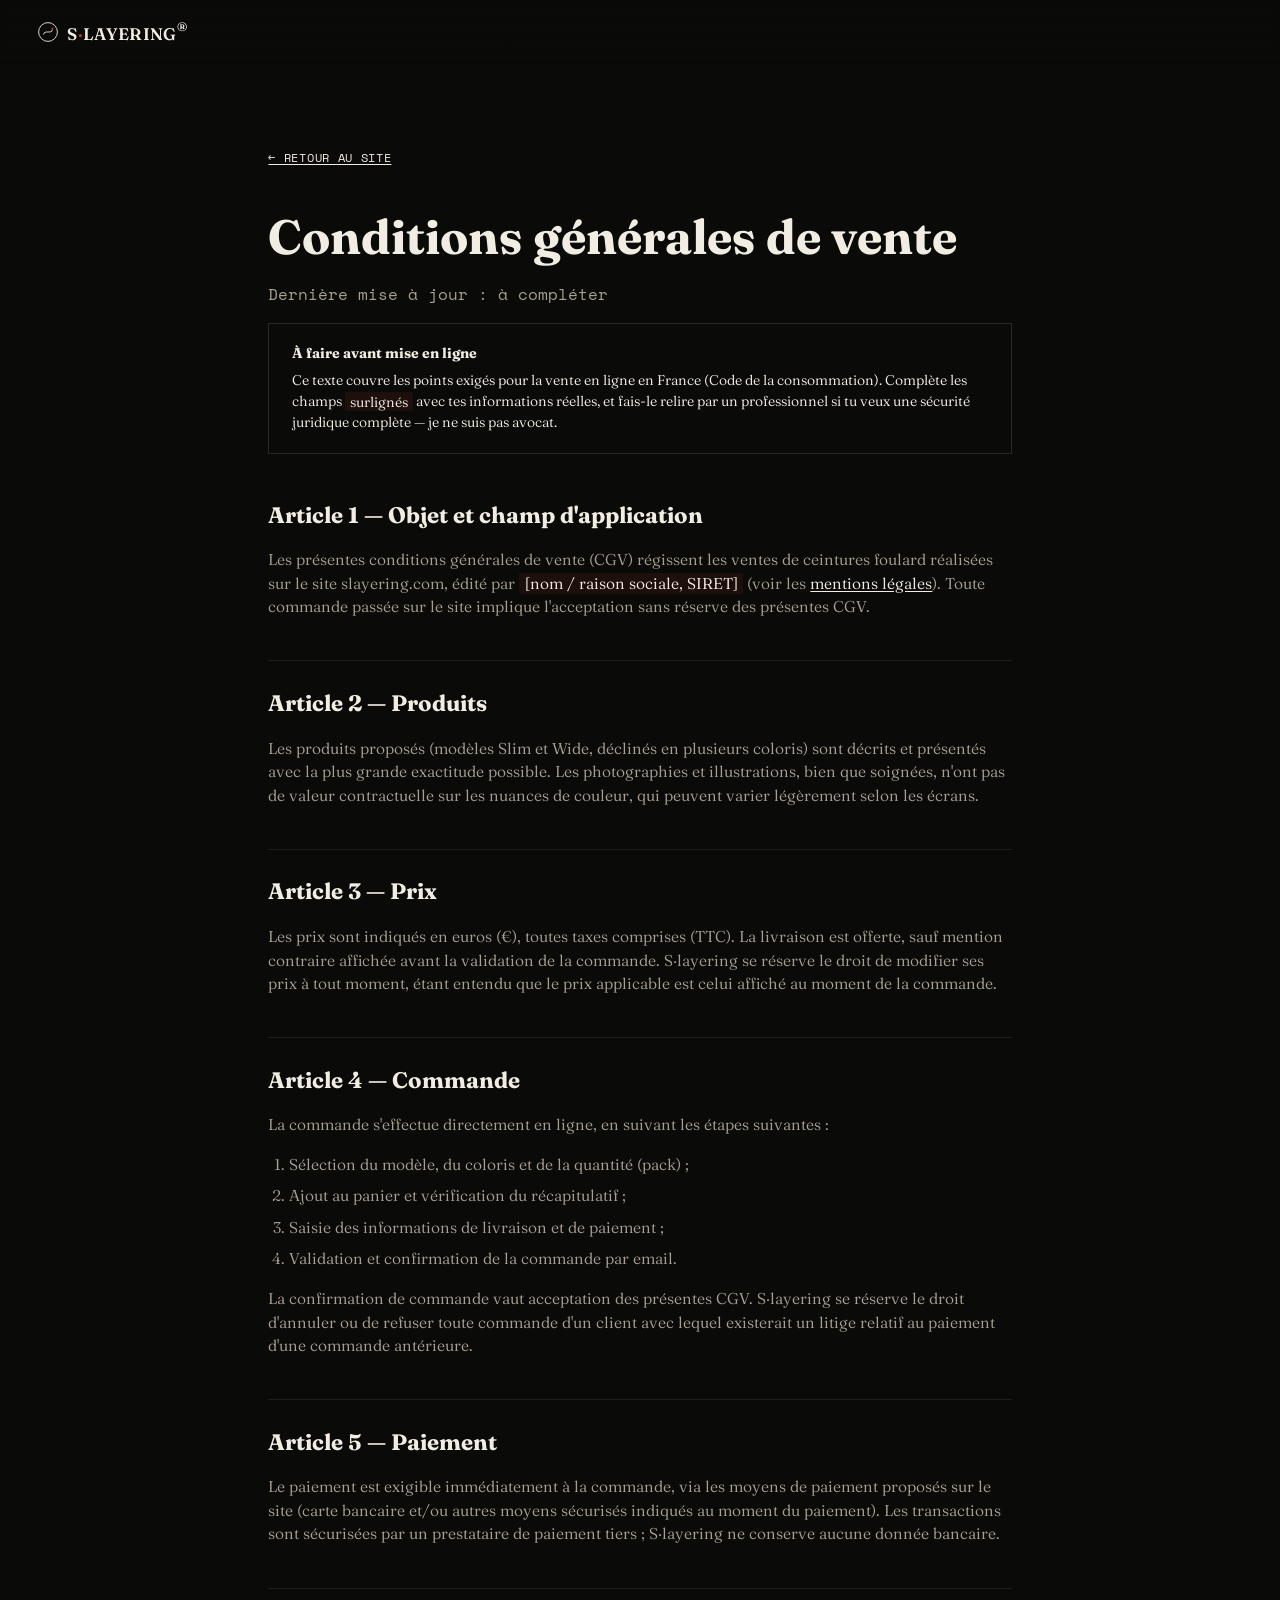
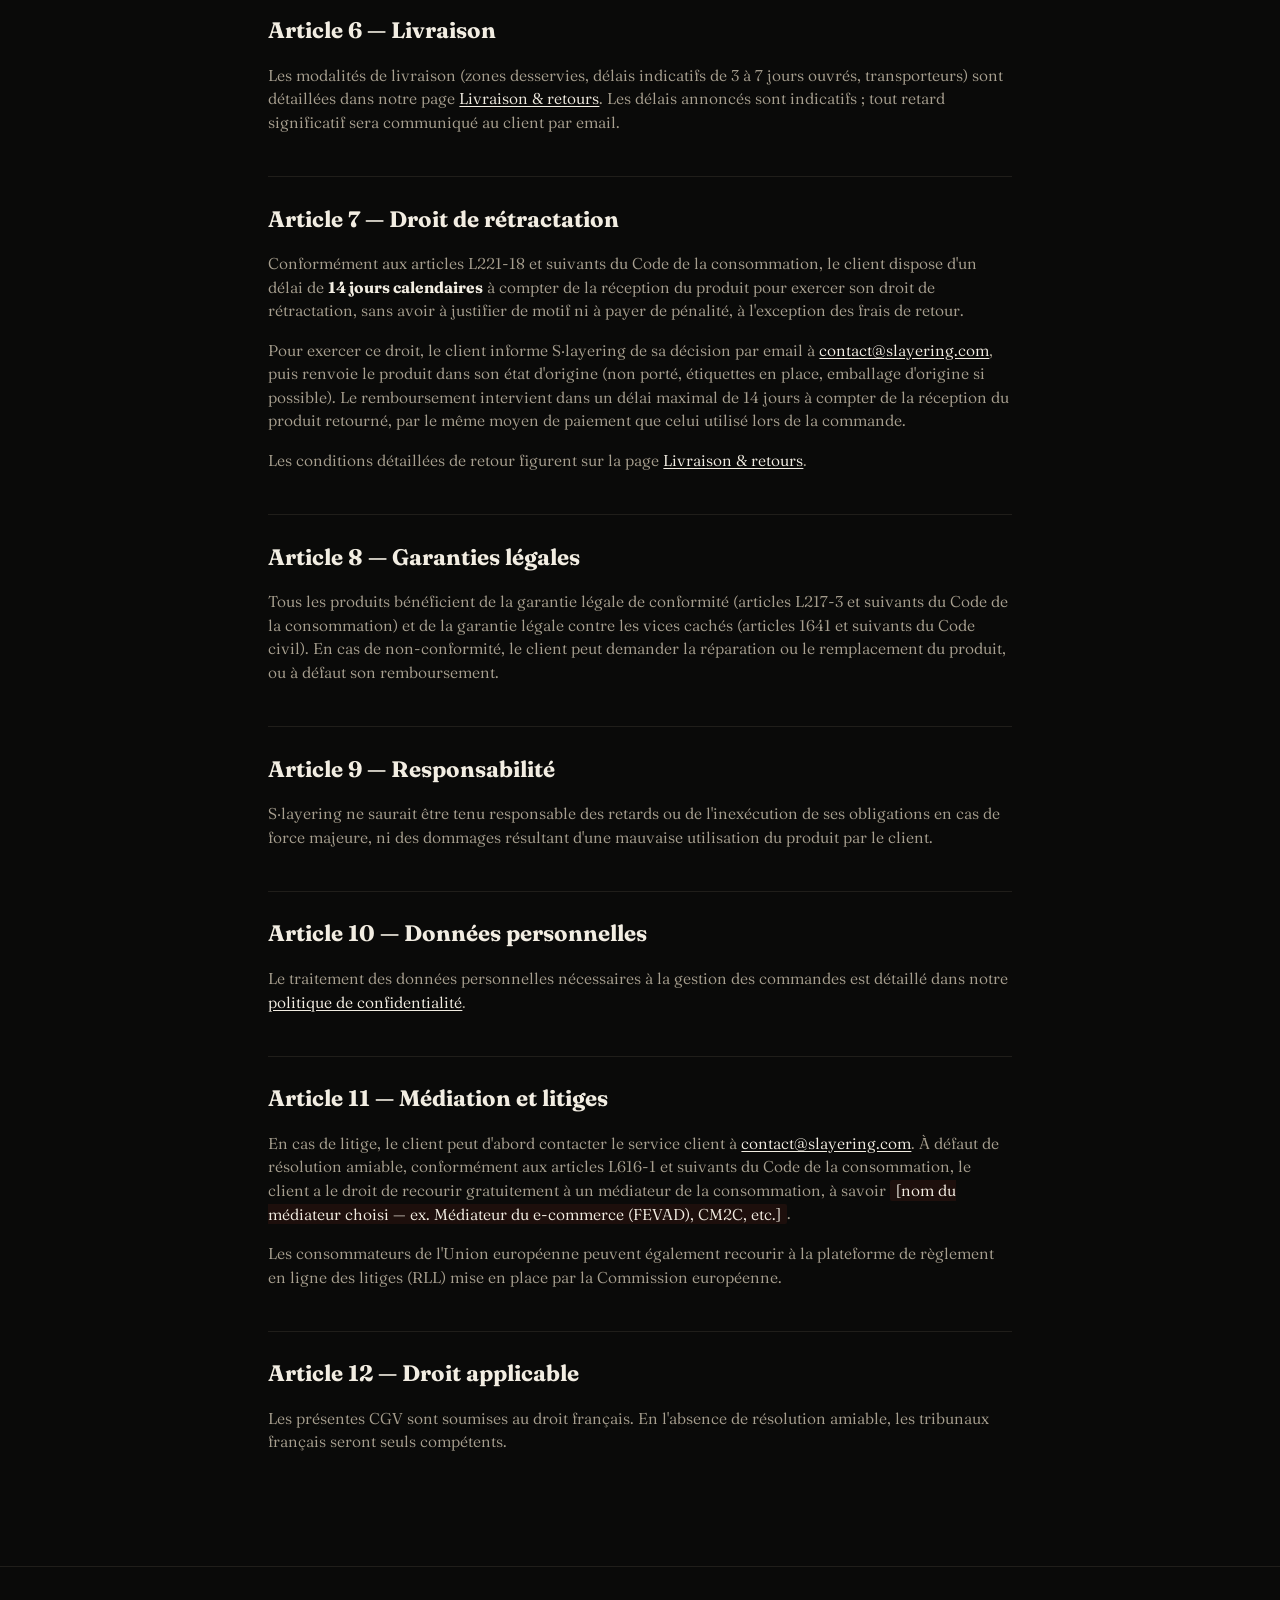
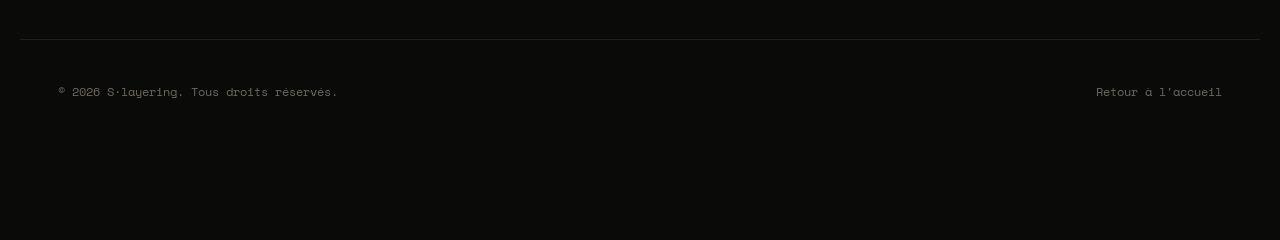
==== cgv.html @ 3306f96f "Add files via upload" ====
<!doctype html>
<html lang="fr">
<head>
<meta charset="UTF-8">
<meta name="viewport" content="width=device-width, initial-scale=1">
<title>Conditions générales de vente — S·layering</title>
<link rel="icon" href="assets/favicon.svg" type="image/svg+xml">
<link rel="preconnect" href="https://fonts.googleapis.com">
<link rel="preconnect" href="https://fonts.gstatic.com" crossorigin>
<link href="https://fonts.googleapis.com/css2?family=Fraunces:ital,opsz,wght@0,9..144,300;0,9..144,340;0,9..144,440;0,9..144,600;0,9..144,700;0,9..144,900;1,9..144,440&family=Space+Mono:wght@400;700&display=swap" rel="stylesheet">
<link rel="stylesheet" href="styles.css">
</head>
<body>

<header class="topbar">
  <a href="index.html" class="brand">
    <span class="brand__mark" aria-hidden="true">
      <svg viewBox="0 0 32 32" width="20" height="20">
        <circle cx="16" cy="16" r="15" fill="none" stroke="currentColor" stroke-width="1.4"/>
        <path d="M9 20 C9 12, 23 20, 23 12" fill="none" stroke="currentColor" stroke-width="1.4"/>
        <circle cx="23" cy="10.5" r="1.6" fill="var(--accent)"/>
      </svg>
    </span>
    <span class="brand__word">S<span class="brand__dot">·</span>LAYERING<sup>®</sup></span>
  </a>
</header>

<main class="legal-page">
  <div class="wrap">
    <a href="index.html" class="legal-page__back">← Retour au site</a>
    <h1>Conditions générales de vente</h1>
    <p class="legal-page__updated">Dernière mise à jour : à compléter</p>

    <div class="legal-page__notice">
      <strong>À faire avant mise en ligne</strong>
      Ce texte couvre les points exigés pour la vente en ligne en France (Code de la consommation). Complète les champs <span class="legal-page__placeholder">surlignés</span> avec tes informations réelles, et fais-le relire par un professionnel si tu veux une sécurité juridique complète — je ne suis pas avocat.
    </div>

    <h2>Article 1 — Objet et champ d'application</h2>
    <p>
      Les présentes conditions générales de vente (CGV) régissent les ventes de ceintures foulard réalisées sur le site slayering.com, édité par <span class="legal-page__placeholder">[nom / raison sociale, SIRET]</span> (voir les <a href="mentions-legales.html">mentions légales</a>). Toute commande passée sur le site implique l'acceptation sans réserve des présentes CGV.
    </p>

    <h2>Article 2 — Produits</h2>
    <p>
      Les produits proposés (modèles Slim et Wide, déclinés en plusieurs coloris) sont décrits et présentés avec la plus grande exactitude possible. Les photographies et illustrations, bien que soignées, n'ont pas de valeur contractuelle sur les nuances de couleur, qui peuvent varier légèrement selon les écrans.
    </p>

    <h2>Article 3 — Prix</h2>
    <p>
      Les prix sont indiqués en euros (€), toutes taxes comprises (TTC). La livraison est offerte, sauf mention contraire affichée avant la validation de la commande. S·layering se réserve le droit de modifier ses prix à tout moment, étant entendu que le prix applicable est celui affiché au moment de la commande.
    </p>

    <h2>Article 4 — Commande</h2>
    <p>La commande s'effectue directement en ligne, en suivant les étapes suivantes :</p>
    <ol>
      <li>Sélection du modèle, du coloris et de la quantité (pack) ;</li>
      <li>Ajout au panier et vérification du récapitulatif ;</li>
      <li>Saisie des informations de livraison et de paiement ;</li>
      <li>Validation et confirmation de la commande par email.</li>
    </ol>
    <p>
      La confirmation de commande vaut acceptation des présentes CGV. S·layering se réserve le droit d'annuler ou de refuser toute commande d'un client avec lequel existerait un litige relatif au paiement d'une commande antérieure.
    </p>

    <h2>Article 5 — Paiement</h2>
    <p>
      Le paiement est exigible immédiatement à la commande, via les moyens de paiement proposés sur le site (carte bancaire et/ou autres moyens sécurisés indiqués au moment du paiement). Les transactions sont sécurisées par un prestataire de paiement tiers ; S·layering ne conserve aucune donnée bancaire.
    </p>

    <h2>Article 6 — Livraison</h2>
    <p>
      Les modalités de livraison (zones desservies, délais indicatifs de 3 à 7 jours ouvrés, transporteurs) sont détaillées dans notre page <a href="livraison-retours.html">Livraison &amp; retours</a>. Les délais annoncés sont indicatifs ; tout retard significatif sera communiqué au client par email.
    </p>

    <h2>Article 7 — Droit de rétractation</h2>
    <p>
      Conformément aux articles L221-18 et suivants du Code de la consommation, le client dispose d'un délai de <strong>14 jours calendaires</strong> à compter de la réception du produit pour exercer son droit de rétractation, sans avoir à justifier de motif ni à payer de pénalité, à l'exception des frais de retour.
    </p>
    <p>
      Pour exercer ce droit, le client informe S·layering de sa décision par email à <a href="mailto:contact@slayering.com">contact@slayering.com</a>, puis renvoie le produit dans son état d'origine (non porté, étiquettes en place, emballage d'origine si possible). Le remboursement intervient dans un délai maximal de 14 jours à compter de la réception du produit retourné, par le même moyen de paiement que celui utilisé lors de la commande.
    </p>
    <p>
      Les conditions détaillées de retour figurent sur la page <a href="livraison-retours.html">Livraison &amp; retours</a>.
    </p>

    <h2>Article 8 — Garanties légales</h2>
    <p>
      Tous les produits bénéficient de la garantie légale de conformité (articles L217-3 et suivants du Code de la consommation) et de la garantie légale contre les vices cachés (articles 1641 et suivants du Code civil). En cas de non-conformité, le client peut demander la réparation ou le remplacement du produit, ou à défaut son remboursement.
    </p>

    <h2>Article 9 — Responsabilité</h2>
    <p>
      S·layering ne saurait être tenu responsable des retards ou de l'inexécution de ses obligations en cas de force majeure, ni des dommages résultant d'une mauvaise utilisation du produit par le client.
    </p>

    <h2>Article 10 — Données personnelles</h2>
    <p>
      Le traitement des données personnelles nécessaires à la gestion des commandes est détaillé dans notre <a href="politique-confidentialite.html">politique de confidentialité</a>.
    </p>

    <h2>Article 11 — Médiation et litiges</h2>
    <p>
      En cas de litige, le client peut d'abord contacter le service client à <a href="mailto:contact@slayering.com">contact@slayering.com</a>. À défaut de résolution amiable, conformément aux articles L616-1 et suivants du Code de la consommation, le client a le droit de recourir gratuitement à un médiateur de la consommation, à savoir <span class="legal-page__placeholder">[nom du médiateur choisi — ex. Médiateur du e-commerce (FEVAD), CM2C, etc.]</span>.
    </p>
    <p>
      Les consommateurs de l'Union européenne peuvent également recourir à la plateforme de règlement en ligne des litiges (RLL) mise en place par la Commission européenne.
    </p>

    <h2>Article 12 — Droit applicable</h2>
    <p>
      Les présentes CGV sont soumises au droit français. En l'absence de résolution amiable, les tribunaux français seront seuls compétents.
    </p>
  </div>
</main>

<footer class="footer">
  <div class="wrap footer__bottom">
    <p>© <span id="year"></span> S·layering. Tous droits réservés.</p>
    <p><a href="index.html">Retour à l'accueil</a></p>
  </div>
</footer>

<script>document.getElementById("year").textContent = new Date().getFullYear();</script>
</body>
</html>
---- styles.css ----
/* =============================================================
   S·LAYERING — tokens
   ============================================================= */
:root{
  --bg: #0a0a09;
  --bg-raised: #131210;
  --bg-raised-2: #1a1815;
  --line: #2b2824;
  --line-soft: #201e1a;
  --ink: #f2ede2;
  --ink-dim: #a79f8f;
  --ink-faint: #6f695d;
  --accent: #c33a2b;
  --accent-dim: #7d2a20;
  --gold: #c79a5e;

  --serif: "Fraunces", "Iowan Old Style", Georgia, serif;
  --mono: "Space Mono", ui-monospace, SFMono-Regular, monospace;

  --wrap: 1240px;
  --gap: clamp(1.25rem, 3vw, 2.5rem);
  --radius: 2px;
}

*,*::before,*::after{ box-sizing:border-box; }
html{ scroll-behavior:smooth; }
body{
  margin:0;
  background:var(--bg);
  color:var(--ink);
  font-family:var(--serif);
  font-optical-sizing:auto;
  font-weight:340;
  line-height:1.5;
  -webkit-font-smoothing:antialiased;
}
img{max-width:100%;display:block;}
a{color:inherit;text-decoration:none;}
button{font:inherit;color:inherit;background:none;border:0;cursor:pointer;}
ul{list-style:none;margin:0;padding:0;}

@media (prefers-reduced-motion: reduce){
  html{scroll-behavior:auto;}
  *{animation-duration:0.001ms !important; transition-duration:0.001ms !important;}
}

:focus-visible{
  outline:2px solid var(--accent);
  outline-offset:3px;
}

.wrap{
  max-width:var(--wrap);
  margin-inline:auto;
  padding-inline:var(--gap);
}

/* =============================================================
   Type helpers
   ============================================================= */
.eyebrow{
  display:flex;
  align-items:center;
  gap:.7rem;
  font-family:var(--mono);
  font-size:.72rem;
  letter-spacing:.14em;
  text-transform:uppercase;
  color:var(--ink-dim);
  margin:0 0 1.4rem;
}
.eyebrow__rule{
  width:28px; height:1px;
  background:var(--ink-faint);
  display:inline-block;
}
.label{
  font-family:var(--mono);
  font-size:.68rem;
  letter-spacing:.1em;
  text-transform:uppercase;
  color:var(--ink-dim);
  margin:0 0 .5rem;
}
.dot{ color:var(--ink-faint); }

.ghost-heading{
  font-family:var(--serif);
  font-weight:600;
  font-size:clamp(2.4rem, 6vw, 4.6rem);
  line-height:0.98;
  letter-spacing:-.01em;
  color:var(--ink-faint);
  margin:0 0 1.3rem;
}
.ghost-heading--split{
  color:var(--ink);
}

.quote{
  font-family:var(--serif);
  font-weight:600;
  font-size:clamp(1.9rem, 4vw, 3rem);
  line-height:1.05;
  margin:0 0 2.2rem;
  color:var(--ink);
}

.lead{
  font-size:1.05rem;
  color:var(--ink-dim);
  max-width:42ch;
  margin:0 0 2rem;
}
.lead--wide{ max-width:56ch; }

.fine-print{
  font-family:var(--mono);
  font-size:.72rem;
  letter-spacing:.03em;
  color:var(--ink-faint);
  margin-top:1rem;
}
.fine-print--icon{
  display:flex; align-items:center; gap:.5rem;
  margin-top:1.1rem;
}

/* =============================================================
   Buttons
   ============================================================= */
.btn{
  display:inline-flex;
  align-items:center;
  gap:.5rem;
  padding:.95rem 1.6rem;
  font-family:var(--mono);
  font-size:.75rem;
  letter-spacing:.09em;
  text-transform:uppercase;
  border:1px solid transparent;
  border-radius:var(--radius);
  transition:background-color .18s ease, color .18s ease, border-color .18s ease, transform .18s ease;
  white-space:nowrap;
}
.btn--solid{
  background:var(--ink);
  color:#0a0a09;
}
.btn--solid:hover{ background:#dcd5c6; }
.btn--outline{
  border-color:var(--line);
  color:var(--ink);
}
.btn--outline:hover{ border-color:var(--ink-dim); }
.btn--ghost-cart{
  border:1px solid var(--line);
  color:var(--ink);
  border-radius:999px;
  padding:.85rem 1.4rem;
}
.btn--ghost-cart:hover{ border-color:var(--ink-dim); }
.btn--block{ width:100%; justify-content:center; }

.icon-btn{
  display:inline-flex;
  align-items:center;
  justify-content:center;
  width:38px; height:38px;
  border:1px solid var(--line);
  border-radius:999px;
  color:var(--ink);
  transition:border-color .18s ease, background-color .18s ease;
}
.icon-btn:hover{ border-color:var(--ink-dim); background:var(--bg-raised); }

/* =============================================================
   Top bar
   ============================================================= */
.topbar{
  position:fixed; inset:0 0 auto 0;
  z-index:40;
  display:flex;
  align-items:center;
  justify-content:space-between;
  padding:1.1rem var(--gap);
  background:linear-gradient(to bottom, rgba(10,10,9,.85), rgba(10,10,9,0));
  backdrop-filter:blur(2px);
}
.brand{ display:flex; align-items:center; gap:.55rem; }
.brand__mark{ color:var(--ink); display:inline-flex; }
.brand__word{
  font-family:var(--serif);
  font-weight:600;
  font-size:1.05rem;
  letter-spacing:.02em;
}
.brand__dot{ color:var(--accent); }
.topbar__tagline{
  font-family:var(--mono);
  font-size:.7rem;
  letter-spacing:.1em;
  text-transform:uppercase;
  color:var(--ink-dim);
  margin:0;
}
@media (max-width:720px){
  .topbar__tagline{ display:none; }
}

/* =============================================================
   Hero
   ============================================================= */
.hero{
  position:relative;
  min-height:100svh;
  display:flex;
  align-items:flex-end;
  overflow:hidden;
  padding-top:6rem;
}
.hero__scene{
  position:absolute; inset:0;
  z-index:0;
}
.hero__art{ width:100%; height:100%; object-fit:cover; }
.hero__scene::after{
  content:"";
  position:absolute; inset:0;
  background:linear-gradient(to top, rgba(10,10,9,.96) 0%, rgba(10,10,9,.55) 45%, rgba(10,10,9,.15) 75%);
}
.hero__content{
  position:relative;
  z-index:1;
  padding-bottom:7.5rem;
  max-width:900px;
}
.hero__title{
  margin:0 0 1.4rem;
  font-family:var(--serif);
  font-weight:700;
  font-size:clamp(3rem, 10vw, 7.2rem);
  line-height:.92;
  letter-spacing:-.01em;
}
.hero__title span{ display:block; }
.hero__title .ghost{ color:var(--ink-faint); }
.hero__sub{
  font-family:var(--serif);
  font-weight:600;
  font-size:clamp(1.1rem, 2.2vw, 1.5rem);
  margin:0 0 .8rem;
  max-width:34ch;
}
.hero__body{
  color:var(--ink-dim);
  max-width:46ch;
  margin:0 0 2.2rem;
}
.hero__cta{ display:flex; gap:.9rem; flex-wrap:wrap; }

/* =============================================================
   Sections generic
   ============================================================= */
.section{ padding:6.5rem 0; border-top:1px solid var(--line-soft); }

/* Concept */
.concept__grid{
  display:grid;
  grid-template-columns:1fr 1fr;
  gap:4rem;
}
@media (max-width:860px){
  .concept__grid{ grid-template-columns:1fr; gap:3rem; }
}
.stat-grid{
  display:grid;
  grid-template-columns:1fr 1fr;
  border:1px solid var(--line);
  margin:0;
}
.stat-grid__cell{
  padding:1.3rem 1.4rem;
  border-right:1px solid var(--line);
  border-bottom:1px solid var(--line);
}
.stat-grid__cell:nth-child(2n){ border-right:0; }
.stat-grid__cell:nth-child(n+3){ border-bottom:0; }
.stat-grid__cell dt{
  font-family:var(--mono);
  font-size:.68rem;
  letter-spacing:.08em;
  text-transform:uppercase;
  color:var(--ink-dim);
  margin:0 0 .4rem;
}
.stat-grid__cell dd{
  font-family:var(--serif);
  font-weight:600;
  font-size:1.9rem;
  margin:0;
}
.stat-grid__cell--accent dt{ color:var(--accent); }

.concept__cols{
  display:grid;
  grid-template-columns:1fr 1fr;
  gap:2rem;
}
.concept__cols p:not(.label){ color:var(--ink-dim); }
@media (max-width:560px){
  .concept__cols{ grid-template-columns:1fr; }
}

/* Showroom / ports */
.ports{
  margin-top:3rem;
  display:grid;
  grid-template-columns:repeat(3, 1fr);
  border:1px solid var(--line);
}
.port{
  padding:2rem;
  border-right:1px solid var(--line);
  border-bottom:1px solid var(--line);
}
.port:nth-child(3n){ border-right:0; }
.port__tag{
  font-family:var(--mono);
  font-size:.68rem;
  letter-spacing:.08em;
  text-transform:uppercase;
  color:var(--ink-dim);
  display:block;
  margin-bottom:1.4rem;
}
.port__figure{ height:150px; display:flex; align-items:center; justify-content:center; margin-bottom:1.6rem; }
.port__title{
  font-family:var(--serif);
  font-weight:600;
  font-size:1.15rem;
  margin:0 0 .5rem;
}
.port p:not(.port__tag):not(.port__title){ color:var(--ink-dim); font-size:.95rem; margin:0; }
@media (max-width:860px){
  .ports{ grid-template-columns:repeat(2, 1fr); }
  .port:nth-child(3n){ border-right:1px solid var(--line); }
  .port:nth-child(2n){ border-right:0; }
}
@media (max-width:560px){
  .ports{ grid-template-columns:1fr; }
  .port:nth-child(2n){ border-right:1px solid var(--line); }
  .port{ border-right:0 !important; }
}

/* Collection */
.collection__grid{
  display:grid;
  grid-template-columns:.85fr 1.5fr;
  gap:3.5rem;
  align-items:start;
}
@media (max-width:960px){
  .collection__grid{ grid-template-columns:1fr; }
}
.collection__actions{ display:flex; gap:.9rem; flex-wrap:wrap; margin-bottom:.2rem; }

.collection__products{
  display:grid;
  grid-template-columns:1fr;
  max-width:480px;
}
@media (min-width:960px){
  .collection__products{ max-width:520px; }
}
.product-card{
  border:1px solid var(--line);
  cursor:pointer;
  transition:border-color .18s ease, transform .18s ease;
  text-align:left;
  display:block;
  width:100%;
  background:var(--bg-raised);
}
.product-card:hover{ border-color:var(--ink-dim); transform:translateY(-2px); }
.product-card__media{
  position:relative;
  aspect-ratio:4/5;
  overflow:hidden;
}
.product-card__media svg, .product-card__media img{ width:100%; height:100%; object-fit:cover; display:block; }
.tag{
  position:absolute; top:.9rem; left:.9rem;
  font-family:var(--mono);
  font-size:.65rem;
  letter-spacing:.08em;
  text-transform:uppercase;
  padding:.4rem .7rem;
  background:rgba(10,10,9,.8);
  border:1px solid var(--line);
}
.tag--dark{ background:rgba(10,10,9,.85); }
.product-card__price{
  position:absolute; left:.9rem; bottom:.9rem;
  font-family:var(--serif);
  font-weight:600;
  font-size:1.1rem;
}
.product-card__colors{
  position:absolute; right:.9rem; bottom:.9rem;
  font-family:var(--mono);
  font-size:.65rem;
  letter-spacing:.05em;
  color:var(--ink-dim);
  text-transform:uppercase;
}
.product-card__body{ padding:1.3rem 1.4rem 1.6rem; }
.product-card__head{
  display:flex;
  justify-content:space-between;
  align-items:baseline;
  margin-bottom:.6rem;
}
.product-card__name{
  font-family:var(--serif);
  font-weight:700;
  font-size:1.5rem;
  margin:0;
}
.product-card__dims{
  font-family:var(--mono);
  font-size:.7rem;
  color:var(--ink-dim);
}
.product-card__body p{ color:var(--ink-dim); margin:0; font-size:.92rem; }

/* Reviews */
.reviews__viewport{ overflow:hidden; margin-top:2.5rem; }
.reviews__track{
  display:flex;
  gap:1.4rem;
  transition:transform .4s cubic-bezier(.65,0,.35,1);
}
.review-card{
  flex:0 0 calc(25% - 1.05rem);
  border:1px solid var(--line);
  padding:1.6rem;
  display:flex;
  flex-direction:column;
  gap:1.4rem;
  min-height:220px;
}
@media (max-width:960px){ .review-card{ flex-basis:calc(50% - .7rem); } }
@media (max-width:600px){ .review-card{ flex-basis:100%; } }
.review-card__stars{ display:flex; justify-content:space-between; align-items:center; }
.review-card__stars span{
  font-family:var(--mono); font-size:.7rem; color:var(--ink-dim);
  padding:.25rem 0;
}
.stars{ color:var(--accent); letter-spacing:.1em; }
.stars .off{ color:var(--line); }
.review-card__quote{ color:var(--ink); font-style:italic; flex:1; margin:0; }
.review-card__who{
  display:flex; justify-content:space-between; align-items:baseline;
  border-top:1px solid var(--line);
  padding-top:1rem;
  font-size:.85rem;
}
.review-card__who strong{ font-family:var(--serif); font-weight:700; }
.review-card__who span{
  font-family:var(--mono); font-size:.68rem; color:var(--ink-dim); text-transform:uppercase;
}
.reviews__nav{
  display:flex; align-items:center; gap:1.2rem;
  margin-top:2rem;
}
.reviews__page{ font-family:var(--mono); font-size:.75rem; color:var(--ink-dim); }
.reviews__dashes{ display:flex; gap:.4rem; flex:1; }
.reviews__dashes span{ height:2px; flex:1; background:var(--line); max-width:60px; }
.reviews__dashes span.is-active{ background:var(--accent); }
.reviews__arrows{ display:flex; gap:.6rem; }

/* Contact */
.contact__grid{
  display:grid;
  grid-template-columns:1fr 1fr;
  gap:3.5rem;
}
@media (max-width:860px){ .contact__grid{ grid-template-columns:1fr; } }
.contact__list{ margin-top:2rem; display:flex; flex-direction:column; gap:1rem; }
.contact__list li{ display:flex; flex-direction:column; gap:.15rem; }
.contact__list a:hover{ color:var(--accent); }
.contact__form{ display:flex; flex-direction:column; gap:1.1rem; }
.field{ display:flex; flex-direction:column; gap:.5rem; font-size:.85rem; color:var(--ink-dim); }
.field input, .field textarea{
  font:inherit;
  background:var(--bg-raised);
  border:1px solid var(--line);
  color:var(--ink);
  padding:.8rem .9rem;
  border-radius:var(--radius);
  resize:vertical;
}
.field input:focus, .field textarea:focus{ outline:none; border-color:var(--ink-dim); }
.form__note{ font-size:.85rem; color:var(--ink-dim); }

/* Footer */
.footer{ border-top:1px solid var(--line-soft); padding:4.5rem 0 8rem; }
.footer__grid{
  display:grid;
  grid-template-columns:1.4fr 1fr 1fr;
  gap:2.5rem;
  margin-bottom:3rem;
}
@media (max-width:720px){ .footer__grid{ grid-template-columns:1fr 1fr; } }
.footer__brand p{ color:var(--ink-dim); margin-top:.7rem; max-width:28ch; }
.footer__col{ display:flex; flex-direction:column; gap:.7rem; }
.footer__col a:hover{ color:var(--accent); }
.footer__bottom{
  display:flex; justify-content:space-between; flex-wrap:wrap; gap:.6rem;
  padding-top:2rem;
  border-top:1px solid var(--line-soft);
  font-family:var(--mono);
  font-size:.72rem;
  color:var(--ink-faint);
}

/* =============================================================
   Bottom pill nav
   ============================================================= */
.pillnav{
  position:fixed;
  left:50%;
  bottom:1.1rem;
  transform:translateX(-50%);
  z-index:50;
  display:flex;
  align-items:center;
  gap:1.4rem;
  padding:.7rem .8rem .7rem 1.4rem;
  background:rgba(19,18,16,.92);
  border:1px solid var(--line);
  border-radius:999px;
  backdrop-filter:blur(8px);
  font-family:var(--mono);
  font-size:.72rem;
  letter-spacing:.06em;
  text-transform:uppercase;
  max-width:calc(100vw - 1.5rem);
  overflow-x:auto;
  scrollbar-width:none;
}
.pillnav::-webkit-scrollbar{ display:none; }
.pillnav a{ color:var(--ink-dim); white-space:nowrap; transition:color .15s ease; }
.pillnav a:hover{ color:var(--ink); }
.pillnav__sep{ width:1px; height:18px; background:var(--line); flex:none; }
.pillnav__cta{
  background:var(--ink);
  color:#0a0a09 !important;
  padding:.55rem 1rem;
  border-radius:999px;
}
.pillnav__cart{
  position:relative;
  width:38px; height:38px;
  flex:none;
  display:flex; align-items:center; justify-content:center;
  background:var(--ink);
  color:#0a0a09;
  border-radius:999px;
}
.pillnav__badge{
  position:absolute; top:-4px; right:-4px;
  background:var(--accent);
  color:var(--ink);
  font-size:.6rem;
  min-width:16px; height:16px;
  border-radius:999px;
  display:flex; align-items:center; justify-content:center;
  padding:0 3px;
}
@media (max-width:560px){
  .pillnav{ gap:.9rem; padding:.6rem .6rem .6rem 1rem; }
}

/* =============================================================
   Product modal
   ============================================================= */
.modal{
  position:fixed; inset:0; z-index:100;
  display:none;
}
.modal.is-open{ display:block; }
.modal__backdrop{
  position:absolute; inset:0;
  background:rgba(6,6,5,.82);
  backdrop-filter:blur(3px);
}
.modal__panel{
  position:relative;
  z-index:1;
  max-width:1040px;
  margin:3.5vh auto;
  max-height:93vh;
  overflow:auto;
  background:var(--bg-raised);
  border:1px solid var(--line);
  display:grid;
  grid-template-columns:1fr 1fr;
}
@media (max-width:820px){
  .modal__panel{ grid-template-columns:1fr; margin:0; max-height:100vh; height:100%; border:0; }
}
.modal__close{
  position:absolute; top:1rem; right:1rem; z-index:2;
  width:36px; height:36px;
  display:flex; align-items:center; justify-content:center;
  background:rgba(10,10,9,.7);
  border:1px solid var(--line);
  border-radius:999px;
  color:var(--ink);
}
.modal__media{
  position:relative;
  background:var(--bg-raised-2);
  min-height:340px;
}
.modal__swatch-preview{ position:absolute; inset:0; }
.modal__swatch-preview svg{ width:100%; height:100%; }
.modal__info{ padding:2.4rem 2.2rem; display:flex; flex-direction:column; }
.modal__title{ font-family:var(--serif); font-weight:800; font-size:2.6rem; margin:.5rem 0 0; line-height:1; }
.modal__kicker{ color:var(--accent); font-family:var(--mono); font-size:.75rem; letter-spacing:.08em; text-transform:uppercase; margin:.6rem 0 1.2rem; }
.modal__desc{ color:var(--ink-dim); margin:0 0 1.7rem; }
.modal__colors{ margin-bottom:1.6rem; }
.modal__colors-head{ display:flex; align-items:center; justify-content:space-between; margin-bottom:.9rem; }
.swatch-grid{ display:grid; grid-template-columns:repeat(6, 1fr); gap:.5rem; }
@media (max-width:420px){ .swatch-grid{ grid-template-columns:repeat(5, 1fr); } }
.swatch{
  aspect-ratio:1;
  border-radius:50%;
  border:2px solid transparent;
  cursor:pointer;
  padding:2px;
  display:flex;
}
.swatch__fill{ width:100%; height:100%; border-radius:50%; border:1px solid rgba(0,0,0,.25); }
.swatch.is-active{ border-color:var(--ink); }

.pack-tabs{
  display:grid;
  grid-template-columns:repeat(4, 1fr);
  border:1px solid var(--line);
  margin-bottom:1.4rem;
}
.pack-tabs button{
  padding:.85rem .4rem;
  text-align:center;
  font-family:var(--mono);
  font-size:.72rem;
  letter-spacing:.04em;
  text-transform:uppercase;
  border-right:1px solid var(--line);
  color:var(--ink-dim);
}
.pack-tabs button:last-child{ border-right:0; }
.pack-tabs button.is-active{ background:var(--ink); color:#0a0a09; }

.price-row{
  display:flex; align-items:baseline; justify-content:space-between;
  margin-bottom:1.2rem;
}
.price-row__meta{ color:var(--ink-dim); font-size:.9rem; }
.price-row__amount{ font-family:var(--serif); font-weight:700; font-size:2.1rem; }

.close-link{
  margin-top:1.1rem;
  font-family:var(--mono);
  font-size:.75rem;
  color:var(--ink-dim);
  align-self:flex-start;
}
.close-link:hover{ color:var(--ink); }

/* =============================================================
   Cart drawer
   ============================================================= */
.cart{ position:fixed; inset:0; z-index:110; display:none; }
.cart.is-open{ display:block; }
.cart__backdrop{ position:absolute; inset:0; background:rgba(6,6,5,.75); }
.cart__panel{
  position:absolute; top:0; right:0; bottom:0;
  width:min(420px, 100%);
  background:var(--bg-raised);
  border-left:1px solid var(--line);
  display:flex; flex-direction:column;
  padding:1.8rem;
}
.cart__head{ display:flex; align-items:center; justify-content:space-between; margin-bottom:1.4rem; }
.cart__head h3{ font-family:var(--serif); font-weight:700; font-size:1.4rem; margin:0; }
.cart__items{ flex:1; overflow:auto; display:flex; flex-direction:column; gap:1rem; }
.cart-item{
  display:grid; grid-template-columns:56px 1fr auto; gap:.9rem;
  border-bottom:1px solid var(--line-soft);
  padding-bottom:1rem;
}
.cart-item__swatch{ width:56px; height:56px; border-radius:50%; }
.cart-item__name{ font-family:var(--serif); font-weight:700; margin:0 0 .2rem; }
.cart-item__meta{ font-family:var(--mono); font-size:.68rem; color:var(--ink-dim); text-transform:uppercase; }
.cart-item__price{ font-family:var(--serif); font-weight:700; }
.cart-item__remove{ font-family:var(--mono); font-size:.65rem; color:var(--ink-faint); text-decoration:underline; margin-top:.3rem; }
.cart__empty{ color:var(--ink-dim); padding:2rem 0; text-align:center; display:none; }
.cart__footer{ border-top:1px solid var(--line); padding-top:1.2rem; margin-top:1rem; }

/* =============================================================
   Legal pages
   ============================================================= */
.legal-page{ padding-top:9rem; padding-bottom:6rem; }
.legal-page .wrap{ max-width:820px; }
.legal-page__back{
  display:inline-flex; align-items:center; gap:.4rem;
  font-family:var(--mono); font-size:.72rem; letter-spacing:.06em; text-transform:uppercase;
  color:var(--ink-dim); margin-bottom:2.2rem;
}
.legal-page__back:hover{ color:var(--ink); }
.legal-page h1{
  font-family:var(--serif); font-weight:700;
  font-size:clamp(2rem, 4.5vw, 3rem);
  margin:0 0 .6rem;
}
.legal-page__updated{
  font-family:var(--mono); font-size:.72rem; color:var(--ink-faint);
  margin:0 0 3rem;
}
.legal-page h2{
  font-family:var(--serif); font-weight:700; font-size:1.4rem;
  margin:2.6rem 0 1rem;
  padding-top:1.6rem;
  border-top:1px solid var(--line-soft);
}
.legal-page h2:first-of-type{ border-top:0; padding-top:0; margin-top:0; }
.legal-page h3{
  font-family:var(--serif); font-weight:600; font-size:1.1rem;
  margin:1.6rem 0 .7rem; color:var(--ink);
}
.legal-page p, .legal-page li{ color:var(--ink-dim); font-size:.98rem; }
.legal-page p{ margin:0 0 1rem; }
.legal-page ul, .legal-page ol{ margin:0 0 1rem; padding-left:1.3rem; display:flex; flex-direction:column; gap:.5rem; }
.legal-page ul{ list-style:disc; }
.legal-page ol{ list-style:decimal; }
.legal-page a{ color:var(--ink); text-decoration:underline; text-underline-offset:2px; }
.legal-page a:hover{ color:var(--accent); }
.legal-page strong{ color:var(--ink); }
.legal-page__placeholder{
  background:rgba(195,58,43,.1);
  color:var(--ink);
  padding:.05em .35em;
  border-radius:2px;
}
.legal-page__notice{
  border:1px solid var(--line);
  padding:1.2rem 1.4rem;
  margin-bottom:2.8rem;
  font-size:.88rem;
}
.legal-page__notice strong{ display:block; margin-bottom:.4rem; }

/* =============================================================
   Scroll-triggered reveal
   ============================================================= */
.reveal{
  opacity:0;
  transform:translateY(28px);
  transition:opacity .8s cubic-bezier(.16,1,.3,1), transform .8s cubic-bezier(.16,1,.3,1);
}
.reveal.is-visible{ opacity:1; transform:translateY(0); }
.reveal-stagger > *{
  opacity:0;
  transform:translateY(22px);
  transition:opacity .7s cubic-bezier(.16,1,.3,1), transform .7s cubic-bezier(.16,1,.3,1);
}
.reveal-stagger.is-visible > *{ opacity:1; transform:translateY(0); }
.reveal-stagger.is-visible > *:nth-child(1){ transition-delay:.02s; }
.reveal-stagger.is-visible > *:nth-child(2){ transition-delay:.09s; }
.reveal-stagger.is-visible > *:nth-child(3){ transition-delay:.16s; }
.reveal-stagger.is-visible > *:nth-child(4){ transition-delay:.23s; }
.reveal-stagger.is-visible > *:nth-child(5){ transition-delay:.30s; }
.reveal-stagger.is-visible > *:nth-child(6){ transition-delay:.37s; }
.reveal-stagger.is-visible > *:nth-child(7){ transition-delay:.44s; }
.reveal-stagger.is-visible > *:nth-child(8){ transition-delay:.51s; }

/* =============================================================
   Scroll progress bar
   ============================================================= */
.scrollbar{
  position:fixed; top:0; left:0; right:0; height:2px;
  z-index:200;
  background:transparent;
}
.scrollbar__fill{
  height:100%; width:0%;
  background:linear-gradient(90deg, var(--accent), var(--gold));
  transform-origin:left;
  transition:width .05s linear;
}

/* =============================================================
   Hero — reveal + parallax
   ============================================================= */
.hero__scene{ will-change:transform; }
.hero__title span{
  display:block;
  overflow:hidden;
}
.hero__title span > i{
  display:block;
  font-style:normal;
  transform:translateY(115%);
  transition:transform 1s cubic-bezier(.16,1,.3,1);
}
.hero.is-ready .hero__title span:nth-child(1) > i{ transition-delay:.15s; transform:translateY(0); }
.hero.is-ready .hero__title span:nth-child(2) > i{ transition-delay:.28s; transform:translateY(0); }
.hero.is-ready .hero__title span:nth-child(3) > i{ transition-delay:.41s; transform:translateY(0); }
.hero__sub, .hero__body, .hero__cta, .hero .eyebrow{
  opacity:0; transform:translateY(16px);
  transition:opacity .8s ease, transform .8s ease;
}
.hero.is-ready .eyebrow{ opacity:1; transform:none; transition-delay:.05s; }
.hero.is-ready .hero__sub{ opacity:1; transform:none; transition-delay:.55s; }
.hero.is-ready .hero__body{ opacity:1; transform:none; transition-delay:.65s; }
.hero.is-ready .hero__cta{ opacity:1; transform:none; transition-delay:.75s; }

.hero__glow{
  position:absolute;
  width:520px; height:520px;
  border-radius:50%;
  background:radial-gradient(circle, rgba(195,58,43,.16), transparent 70%);
  pointer-events:none;
  transform:translate(-50%,-50%);
  opacity:0;
  transition:opacity .4s ease;
  z-index:0;
}
.hero:hover .hero__glow{ opacity:1; }

/* =============================================================
   Magnetic buttons
   ============================================================= */
.magnetic{ position:relative; transition:transform .25s cubic-bezier(.2,1,.3,1); }

/* =============================================================
   Product card — tilt + shine
   ============================================================= */
.product-card{ perspective:1000px; }
.product-card__media{ position:relative; transform-style:preserve-3d; transition:transform .1s linear; }
.product-card__media img, .product-card__media svg{
  transition:transform .6s cubic-bezier(.16,1,.3,1);
}
.product-card:hover .product-card__media img,
.product-card:hover .product-card__media svg{ transform:scale(1.06); }
.product-card__shine{
  position:absolute; inset:0;
  background:linear-gradient(120deg, transparent 30%, rgba(255,255,255,.12) 45%, transparent 60%);
  transform:translateX(-120%);
  pointer-events:none;
}
.product-card:hover .product-card__shine{
  transform:translateX(120%);
  transition:transform .9s ease;
}

/* =============================================================
   Animated counters
   ============================================================= */
.stat-grid__cell dd{ font-variant-numeric:tabular-nums; }

/* =============================================================
   Cart / add pulse
   ============================================================= */
@keyframes pop{
  0%{ transform:scale(1); }
  35%{ transform:scale(1.15); }
  100%{ transform:scale(1); }
}
.pillnav__cart.is-pulsing{ animation:pop .45s cubic-bezier(.34,1.56,.64,1); }

@media (prefers-reduced-motion: reduce){
  .reveal, .reveal-stagger > *, .hero__title span > i, .hero__sub, .hero__body, .hero__cta, .hero .eyebrow{
    opacity:1 !important; transform:none !important;
  }
}

/* =============================================================
   Toast
   ============================================================= */
.toast{
  position:fixed;
  left:1.2rem; bottom:1.2rem;
  z-index:120;
  background:var(--bg-raised-2);
  border:1px solid var(--line);
  padding:1rem 1.2rem;
  display:flex; align-items:center; gap:1rem;
  max-width:340px;
  transform:translateY(140%);
  opacity:0;
  transition:transform .35s ease, opacity .35s ease;
}
.toast.is-visible{ transform:translateY(0); opacity:1; }
.toast__text strong{ display:block; font-family:var(--serif); font-weight:700; margin-bottom:.15rem; }
.toast__text span{ color:var(--ink-dim); font-size:.85rem; }
.toast__link{ font-family:var(--mono); font-size:.7rem; text-transform:uppercase; border:1px solid var(--line); padding:.5rem .8rem; white-space:nowrap; }
@media (max-width:560px){
  .toast{ left:.6rem; right:.6rem; max-width:none; bottom:5.6rem; }
}
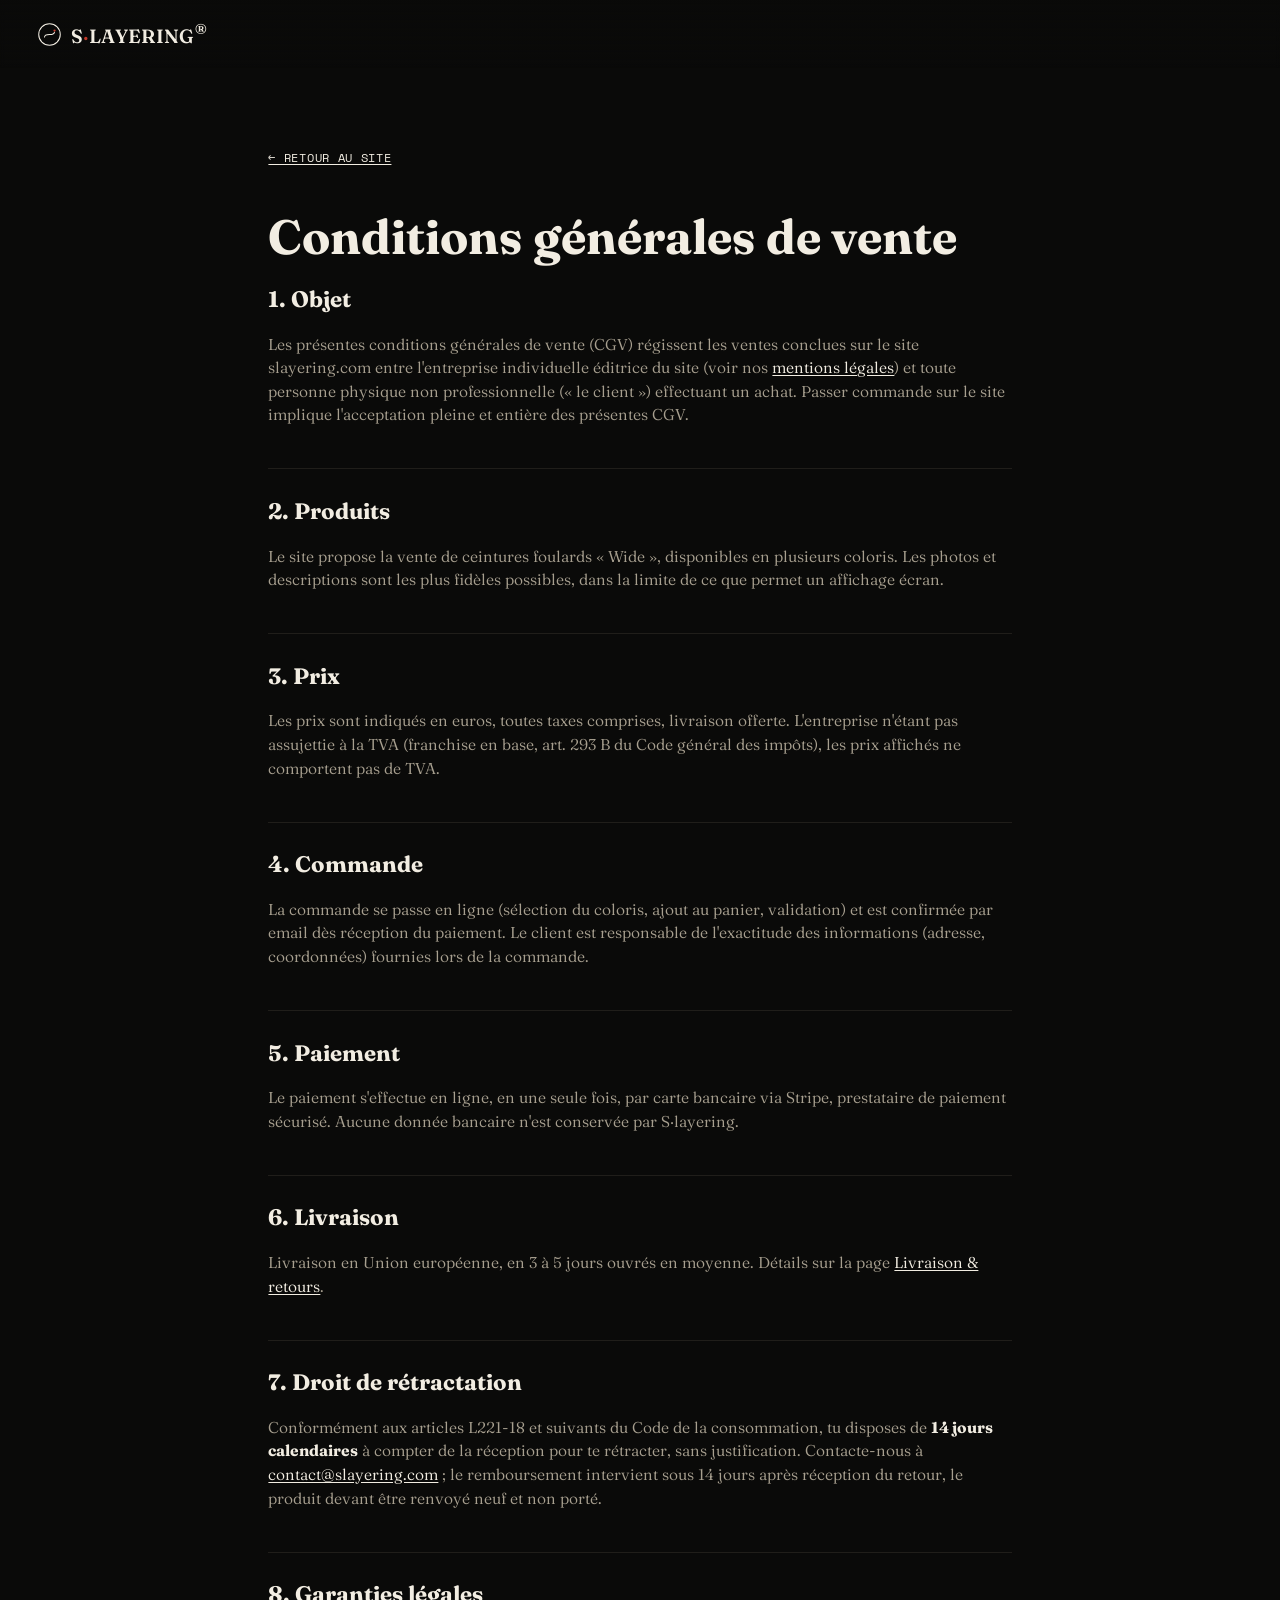
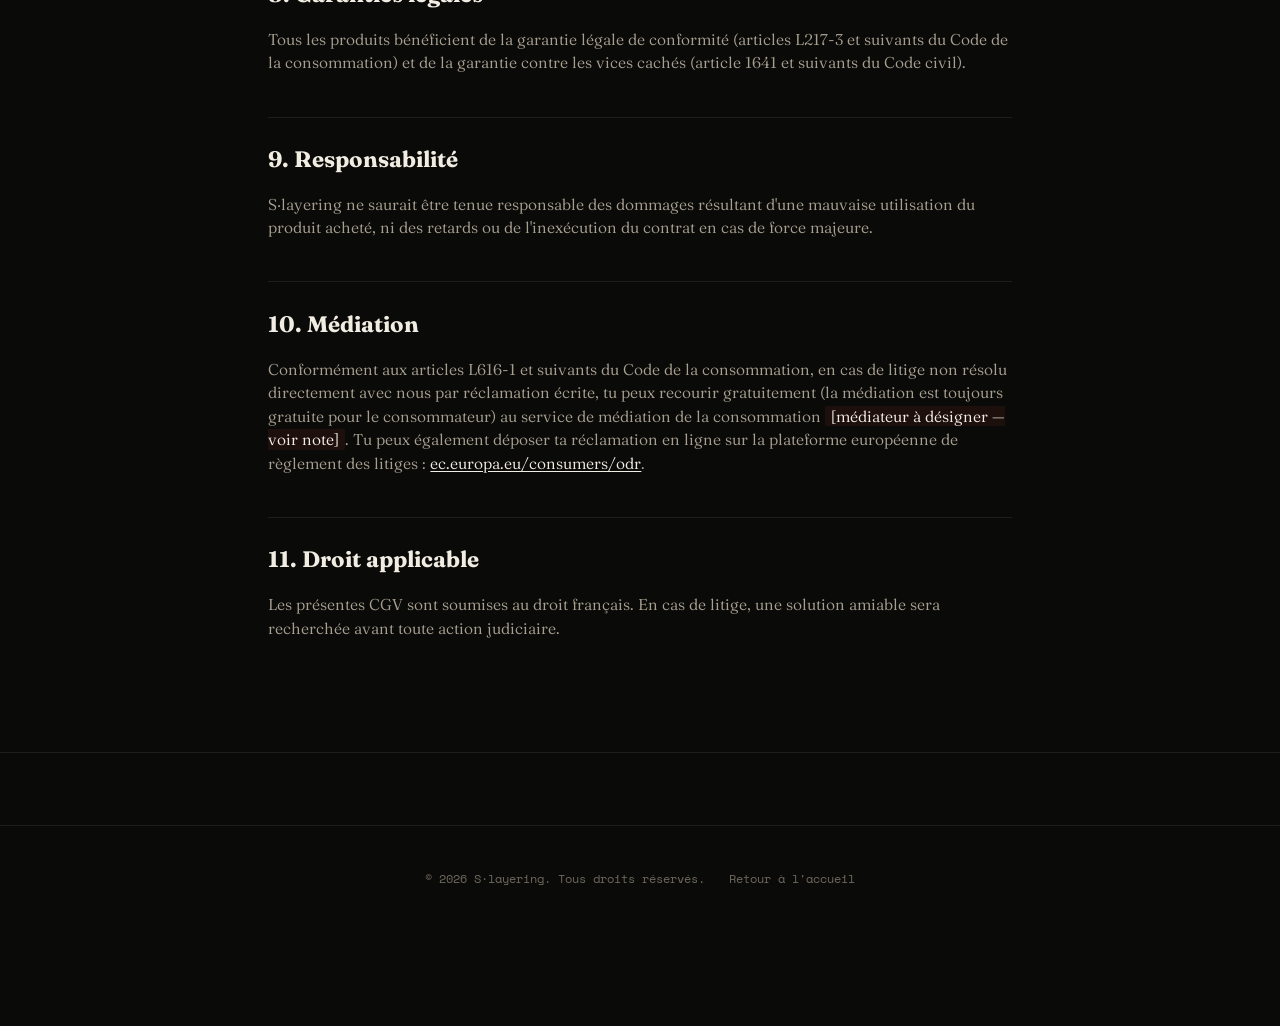
==== commit 35e9517a: "Add files via upload" ====
--- a/cgv.html
+++ b/cgv.html
@@ -3,8 +3,14 @@
 <head>
 <meta charset="UTF-8">
 <meta name="viewport" content="width=device-width, initial-scale=1">
+<meta name="description" content="Conditions générales de vente de S·layering : prix, livraison, droit de rétractation, garanties.">
 <title>Conditions générales de vente — S·layering</title>
+<link rel="canonical" href="https://slayering.com/cgv.html">
+<meta name="robots" content="index, follow">
 <link rel="icon" href="assets/favicon.svg" type="image/svg+xml">
+<link rel="alternate icon" href="assets/favicon.ico" sizes="16x16 32x32 48x48">
+<link rel="apple-touch-icon" href="assets/apple-touch-icon.png">
+<meta name="theme-color" content="#0a0a09">
 <link rel="preconnect" href="https://fonts.googleapis.com">
 <link rel="preconnect" href="https://fonts.gstatic.com" crossorigin>
 <link href="https://fonts.googleapis.com/css2?family=Fraunces:ital,opsz,wght@0,9..144,300;0,9..144,340;0,9..144,440;0,9..144,600;0,9..144,700;0,9..144,900;1,9..144,440&family=Space+Mono:wght@400;700&display=swap" rel="stylesheet">
@@ -29,87 +35,61 @@
   <div class="wrap">
     <a href="index.html" class="legal-page__back">← Retour au site</a>
     <h1>Conditions générales de vente</h1>
-    <p class="legal-page__updated">Dernière mise à jour : à compléter</p>
 
-    <div class="legal-page__notice">
-      <strong>À faire avant mise en ligne</strong>
-      Ce texte couvre les points exigés pour la vente en ligne en France (Code de la consommation). Complète les champs <span class="legal-page__placeholder">surlignés</span> avec tes informations réelles, et fais-le relire par un professionnel si tu veux une sécurité juridique complète — je ne suis pas avocat.
-    </div>
-
-    <h2>Article 1 — Objet et champ d'application</h2>
+    <h2>1. Objet</h2>
     <p>
-      Les présentes conditions générales de vente (CGV) régissent les ventes de ceintures foulard réalisées sur le site slayering.com, édité par <span class="legal-page__placeholder">[nom / raison sociale, SIRET]</span> (voir les <a href="mentions-legales.html">mentions légales</a>). Toute commande passée sur le site implique l'acceptation sans réserve des présentes CGV.
+      Les présentes conditions générales de vente (CGV) régissent les ventes conclues sur le site slayering.com entre l'entreprise individuelle éditrice du site (voir nos <a href="mentions-legales.html">mentions légales</a>) et toute personne physique non professionnelle (« le client ») effectuant un achat. Passer commande sur le site implique l'acceptation pleine et entière des présentes CGV.
     </p>
 
-    <h2>Article 2 — Produits</h2>
+    <h2>2. Produits</h2>
     <p>
-      Les produits proposés (modèles Slim et Wide, déclinés en plusieurs coloris) sont décrits et présentés avec la plus grande exactitude possible. Les photographies et illustrations, bien que soignées, n'ont pas de valeur contractuelle sur les nuances de couleur, qui peuvent varier légèrement selon les écrans.
+      Le site propose la vente de ceintures foulards « Wide », disponibles en plusieurs coloris. Les photos et descriptions sont les plus fidèles possibles, dans la limite de ce que permet un affichage écran.
     </p>
 
-    <h2>Article 3 — Prix</h2>
+    <h2>3. Prix</h2>
     <p>
-      Les prix sont indiqués en euros (€), toutes taxes comprises (TTC). La livraison est offerte, sauf mention contraire affichée avant la validation de la commande. S·layering se réserve le droit de modifier ses prix à tout moment, étant entendu que le prix applicable est celui affiché au moment de la commande.
+      Les prix sont indiqués en euros, toutes taxes comprises, livraison offerte. L'entreprise n'étant pas assujettie à la TVA (franchise en base, art. 293 B du Code général des impôts), les prix affichés ne comportent pas de TVA.
     </p>
 
-    <h2>Article 4 — Commande</h2>
-    <p>La commande s'effectue directement en ligne, en suivant les étapes suivantes :</p>
-    <ol>
-      <li>Sélection du modèle, du coloris et de la quantité (pack) ;</li>
-      <li>Ajout au panier et vérification du récapitulatif ;</li>
-      <li>Saisie des informations de livraison et de paiement ;</li>
-      <li>Validation et confirmation de la commande par email.</li>
-    </ol>
+    <h2>4. Commande</h2>
     <p>
-      La confirmation de commande vaut acceptation des présentes CGV. S·layering se réserve le droit d'annuler ou de refuser toute commande d'un client avec lequel existerait un litige relatif au paiement d'une commande antérieure.
+      La commande se passe en ligne (sélection du coloris, ajout au panier, validation) et est confirmée par email dès réception du paiement. Le client est responsable de l'exactitude des informations (adresse, coordonnées) fournies lors de la commande.
     </p>
 
-    <h2>Article 5 — Paiement</h2>
+    <h2>5. Paiement</h2>
     <p>
-      Le paiement est exigible immédiatement à la commande, via les moyens de paiement proposés sur le site (carte bancaire et/ou autres moyens sécurisés indiqués au moment du paiement). Les transactions sont sécurisées par un prestataire de paiement tiers ; S·layering ne conserve aucune donnée bancaire.
+      Le paiement s'effectue en ligne, en une seule fois, par carte bancaire via Stripe, prestataire de paiement sécurisé. Aucune donnée bancaire n'est conservée par S·layering.
     </p>
 
-    <h2>Article 6 — Livraison</h2>
+    <h2>6. Livraison</h2>
     <p>
-      Les modalités de livraison (zones desservies, délais indicatifs de 3 à 7 jours ouvrés, transporteurs) sont détaillées dans notre page <a href="livraison-retours.html">Livraison &amp; retours</a>. Les délais annoncés sont indicatifs ; tout retard significatif sera communiqué au client par email.
+      Livraison en Union européenne, en 3 à 5 jours ouvrés en moyenne. Détails sur la page <a href="livraison-retours.html">Livraison &amp; retours</a>.
     </p>
 
-    <h2>Article 7 — Droit de rétractation</h2>
+    <h2>7. Droit de rétractation</h2>
     <p>
-      Conformément aux articles L221-18 et suivants du Code de la consommation, le client dispose d'un délai de <strong>14 jours calendaires</strong> à compter de la réception du produit pour exercer son droit de rétractation, sans avoir à justifier de motif ni à payer de pénalité, à l'exception des frais de retour.
-    </p>
-    <p>
-      Pour exercer ce droit, le client informe S·layering de sa décision par email à <a href="mailto:contact@slayering.com">contact@slayering.com</a>, puis renvoie le produit dans son état d'origine (non porté, étiquettes en place, emballage d'origine si possible). Le remboursement intervient dans un délai maximal de 14 jours à compter de la réception du produit retourné, par le même moyen de paiement que celui utilisé lors de la commande.
-    </p>
-    <p>
-      Les conditions détaillées de retour figurent sur la page <a href="livraison-retours.html">Livraison &amp; retours</a>.
+      Conformément aux articles L221-18 et suivants du Code de la consommation, tu disposes de <strong>14 jours calendaires</strong> à compter de la réception pour te rétracter, sans justification. Contacte-nous à <a href="mailto:contact@slayering.com">contact@slayering.com</a> ; le remboursement intervient sous 14 jours après réception du retour, le produit devant être renvoyé neuf et non porté.
     </p>
 
-    <h2>Article 8 — Garanties légales</h2>
+    <h2>8. Garanties légales</h2>
     <p>
-      Tous les produits bénéficient de la garantie légale de conformité (articles L217-3 et suivants du Code de la consommation) et de la garantie légale contre les vices cachés (articles 1641 et suivants du Code civil). En cas de non-conformité, le client peut demander la réparation ou le remplacement du produit, ou à défaut son remboursement.
+      Tous les produits bénéficient de la garantie légale de conformité (articles L217-3 et suivants du Code de la consommation) et de la garantie contre les vices cachés (article 1641 et suivants du Code civil).
     </p>
 
-    <h2>Article 9 — Responsabilité</h2>
+    <h2>9. Responsabilité</h2>
     <p>
-      S·layering ne saurait être tenu responsable des retards ou de l'inexécution de ses obligations en cas de force majeure, ni des dommages résultant d'une mauvaise utilisation du produit par le client.
+      S·layering ne saurait être tenue responsable des dommages résultant d'une mauvaise utilisation du produit acheté, ni des retards ou de l'inexécution du contrat en cas de force majeure.
     </p>
 
-    <h2>Article 10 — Données personnelles</h2>
+    <h2>10. Médiation</h2>
     <p>
-      Le traitement des données personnelles nécessaires à la gestion des commandes est détaillé dans notre <a href="politique-confidentialite.html">politique de confidentialité</a>.
+      Conformément aux articles L616-1 et suivants du Code de la consommation, en cas de litige non résolu directement avec nous par réclamation écrite, tu peux recourir gratuitement (la médiation est toujours gratuite pour le consommateur) au service de médiation de la consommation
+      <span class="legal-page__placeholder">[médiateur à désigner — voir note]</span>. Tu peux également déposer ta réclamation en ligne sur la plateforme européenne de règlement des litiges&nbsp;: <a href="https://ec.europa.eu/consumers/odr" target="_blank" rel="noopener">ec.europa.eu/consumers/odr</a>.
     </p>
 
-    <h2>Article 11 — Médiation et litiges</h2>
+    <h2>11. Droit applicable</h2>
     <p>
-      En cas de litige, le client peut d'abord contacter le service client à <a href="mailto:contact@slayering.com">contact@slayering.com</a>. À défaut de résolution amiable, conformément aux articles L616-1 et suivants du Code de la consommation, le client a le droit de recourir gratuitement à un médiateur de la consommation, à savoir <span class="legal-page__placeholder">[nom du médiateur choisi — ex. Médiateur du e-commerce (FEVAD), CM2C, etc.]</span>.
-    </p>
-    <p>
-      Les consommateurs de l'Union européenne peuvent également recourir à la plateforme de règlement en ligne des litiges (RLL) mise en place par la Commission européenne.
-    </p>
-
-    <h2>Article 12 — Droit applicable</h2>
-    <p>
-      Les présentes CGV sont soumises au droit français. En l'absence de résolution amiable, les tribunaux français seront seuls compétents.
+      Les présentes CGV sont soumises au droit français. En cas de litige, une solution amiable sera recherchée avant toute action judiciaire.
     </p>
   </div>
 </main>
--- a/styles.css
+++ b/styles.css
@@ -11,13 +11,14 @@
   --ink-dim: #a79f8f;
   --ink-faint: #6f695d;
   --accent: #c33a2b;
+  --accent-text: #d7584a; /* variante plus claire, conforme AA (4.5:1+) pour du texte fin sur fond sombre */
   --accent-dim: #7d2a20;
   --gold: #c79a5e;
 
   --serif: "Fraunces", "Iowan Old Style", Georgia, serif;
   --mono: "Space Mono", ui-monospace, SFMono-Regular, monospace;
 
-  --wrap: 1240px;
+  --wrap: 1520px;
   --gap: clamp(1.25rem, 3vw, 2.5rem);
   --radius: 2px;
 }
@@ -61,6 +62,9 @@
 .eyebrow{
   display:flex;
   align-items:center;
+  justify-content:center;
+  flex-wrap:wrap;
+  row-gap:.35rem;
   gap:.7rem;
   font-family:var(--mono);
   font-size:.72rem;
@@ -73,6 +77,17 @@
   width:28px; height:1px;
   background:var(--ink-faint);
   display:inline-block;
+  position:relative;
+  flex-shrink:0;
+}
+.eyebrow__rule::after{
+  content:"";
+  position:absolute;
+  right:-6px; top:50%;
+  width:4px; height:4px;
+  border-radius:50%;
+  background:var(--accent);
+  transform:translateY(-50%);
 }
 .label{
   font-family:var(--mono);
@@ -92,6 +107,7 @@
   letter-spacing:-.01em;
   color:var(--ink-faint);
   margin:0 0 1.3rem;
+  text-align:center;
 }
 .ghost-heading--split{
   color:var(--ink);
@@ -100,8 +116,8 @@
 .quote{
   font-family:var(--serif);
   font-weight:600;
-  font-size:clamp(1.9rem, 4vw, 3rem);
-  line-height:1.05;
+  font-size:clamp(1.35rem, 2.3vw, 1.8rem);
+  line-height:1.3;
   margin:0 0 2.2rem;
   color:var(--ink);
 }
@@ -110,7 +126,8 @@
   font-size:1.05rem;
   color:var(--ink-dim);
   max-width:42ch;
-  margin:0 0 2rem;
+  margin:0 auto 2rem;
+  text-align:center;
 }
 .lead--wide{ max-width:56ch; }
 
@@ -122,7 +139,7 @@
   margin-top:1rem;
 }
 .fine-print--icon{
-  display:flex; align-items:center; gap:.5rem;
+  display:flex; align-items:center; justify-content:center; gap:.5rem;
   margin-top:1.1rem;
 }
 
@@ -140,8 +157,15 @@
   text-transform:uppercase;
   border:1px solid transparent;
   border-radius:var(--radius);
-  transition:background-color .18s ease, color .18s ease, border-color .18s ease, transform .18s ease;
+  transition:background-color .18s ease, color .18s ease, border-color .18s ease, transform .22s cubic-bezier(.2,1,.3,1), box-shadow .22s ease;
   white-space:nowrap;
+}
+.btn:hover{
+  transform:scale(1.045) translateY(-2px);
+  box-shadow:0 14px 28px -10px rgba(0,0,0,.5);
+}
+.btn:active{
+  transform:scale(1.01) translateY(0);
 }
 .btn--solid{
   background:var(--ink);
@@ -161,6 +185,60 @@
 }
 .btn--ghost-cart:hover{ border-color:var(--ink-dim); }
 .btn--block{ width:100%; justify-content:center; }
+
+/* Cookie consent banner */
+.cookie-banner{
+  position:fixed;
+  left:1.2rem;
+  right:1.2rem;
+  bottom:1.2rem;
+  z-index:80;
+  max-width:520px;
+  margin:0 auto;
+  background:var(--bg-raised);
+  border:1px solid var(--line);
+  border-radius:10px;
+  padding:1.6rem 1.7rem;
+  box-shadow:0 28px 56px -18px rgba(0,0,0,.55);
+  display:flex;
+  align-items:flex-start;
+  gap:1.1rem;
+  animation:cookie-rise .5s cubic-bezier(.2,1,.3,1);
+}
+.cookie-banner[hidden]{ display:none; }
+@keyframes cookie-rise{
+  from{ opacity:0; transform:translateY(16px); }
+  to{ opacity:1; transform:translateY(0); }
+}
+.cookie-banner__icon{
+  width:30px; height:30px;
+  flex-shrink:0;
+  color:var(--accent-text);
+  margin-top:.1rem;
+}
+.cookie-banner__body{ display:flex; flex-direction:column; gap:.6rem; }
+.cookie-banner__title{
+  font-family:var(--serif);
+  font-weight:700;
+  font-size:1.1rem;
+  margin:0;
+}
+.cookie-banner__text{
+  font-size:.85rem;
+  color:var(--ink-dim);
+  line-height:1.5;
+  margin:0 0 .3rem;
+}
+.cookie-banner__text a{ color:var(--ink); text-decoration:underline; }
+.cookie-banner__actions{
+  display:flex;
+  gap:.7rem;
+}
+@media (max-width:520px){
+  .cookie-banner{ padding:1.3rem 1.4rem; }
+  .cookie-banner__actions{ justify-content:stretch; }
+  .cookie-banner__actions .btn{ flex:1; justify-content:center; }
+}
 
 .icon-btn{
   display:inline-flex;
@@ -178,7 +256,7 @@
    Top bar
    ============================================================= */
 .topbar{
-  position:fixed; inset:0 0 auto 0;
+  position:fixed; top:0; left:0; right:0;
   z-index:40;
   display:flex;
   align-items:center;
@@ -187,18 +265,19 @@
   background:linear-gradient(to bottom, rgba(10,10,9,.85), rgba(10,10,9,0));
   backdrop-filter:blur(2px);
 }
-.brand{ display:flex; align-items:center; gap:.55rem; }
+.brand{ display:flex; align-items:center; gap:.6rem; }
 .brand__mark{ color:var(--ink); display:inline-flex; }
+.brand__mark svg{ width:23px; height:23px; }
 .brand__word{
   font-family:var(--serif);
   font-weight:600;
-  font-size:1.05rem;
+  font-size:1.2rem;
   letter-spacing:.02em;
 }
 .brand__dot{ color:var(--accent); }
 .topbar__tagline{
   font-family:var(--mono);
-  font-size:.7rem;
+  font-size:.82rem;
   letter-spacing:.1em;
   text-transform:uppercase;
   color:var(--ink-dim);
@@ -219,28 +298,39 @@
   overflow:hidden;
   padding-top:6rem;
 }
-.hero__scene{
-  position:absolute; inset:0;
+.hero__bg{
+  position:absolute; top:0; right:0; bottom:0; left:0;
   z-index:0;
 }
-.hero__art{ width:100%; height:100%; object-fit:cover; }
-.hero__scene::after{
+.hero__bg-blur{ display:none; }
+.hero__bg-sharp{
+  position:absolute; top:0; right:0; bottom:0; left:0;
+  width:100%; height:100%;
+  object-fit:cover;
+  object-position:center 0%;
+}
+.hero__bg::after{
   content:"";
-  position:absolute; inset:0;
-  background:linear-gradient(to top, rgba(10,10,9,.96) 0%, rgba(10,10,9,.55) 45%, rgba(10,10,9,.15) 75%);
+  position:absolute; top:0; right:0; bottom:0; left:0;
+  background:linear-gradient(180deg, rgba(10,10,9,.15) 0%, rgba(10,10,9,.35) 45%, rgba(10,10,9,.85) 100%);
 }
 .hero__content{
   position:relative;
   z-index:1;
-  padding-bottom:7.5rem;
-  max-width:900px;
-}
+  width:100%;
+  padding:2rem var(--gap) 7.5rem;
+  box-sizing:border-box;
+  display:flex;
+  justify-content:center;
+}
+.hero__text{ max-width:640px; text-align:center; }
+.hero .eyebrow{ justify-content:center; font-size:.85rem; }
 .hero__title{
   margin:0 0 1.4rem;
   font-family:var(--serif);
   font-weight:700;
-  font-size:clamp(3rem, 10vw, 7.2rem);
-  line-height:.92;
+  font-size:clamp(2.6rem, 6.5vw, 5.6rem);
+  line-height:.96;
   letter-spacing:-.01em;
 }
 .hero__title span{ display:block; }
@@ -249,35 +339,45 @@
   font-family:var(--serif);
   font-weight:600;
   font-size:clamp(1.1rem, 2.2vw, 1.5rem);
-  margin:0 0 .8rem;
+  margin:0 auto .8rem;
   max-width:34ch;
 }
 .hero__body{
   color:var(--ink-dim);
   max-width:46ch;
-  margin:0 0 2.2rem;
-}
-.hero__cta{ display:flex; gap:.9rem; flex-wrap:wrap; }
+  margin:0 auto 2.2rem;
+}
+.hero__cta{ display:flex; gap:.9rem; flex-wrap:wrap; justify-content:center; }
 
 /* =============================================================
    Sections generic
    ============================================================= */
 .section{ padding:6.5rem 0; border-top:1px solid var(--line-soft); }
 
-/* Concept */
-.concept__grid{
-  display:grid;
-  grid-template-columns:1fr 1fr;
-  gap:4rem;
-}
-@media (max-width:860px){
-  .concept__grid{ grid-template-columns:1fr; gap:3rem; }
-}
+/* Concept — single centered column */
+.concept{ padding:7.5rem 0 8.5rem; }
+.concept__single{
+  max-width:760px;
+  margin:0 auto;
+  display:flex;
+  flex-direction:column;
+  align-items:center;
+  text-align:center;
+}
+.concept__single .ghost-heading{ margin-bottom:2.2rem; }
+.concept__single .dict-entry,
+.concept__single .stat-grid,
+.concept__single .quote{
+  width:100%;
+  max-width:100%;
+}
+.dict-entry__def{ text-align:left; }
+
 .stat-grid{
   display:grid;
   grid-template-columns:1fr 1fr;
   border:1px solid var(--line);
-  margin:0;
+  margin:2rem 0 0;
 }
 .stat-grid__cell{
   padding:1.3rem 1.4rem;
@@ -297,142 +397,223 @@
 .stat-grid__cell dd{
   font-family:var(--serif);
   font-weight:600;
-  font-size:1.9rem;
+  font-size:1.6rem;
   margin:0;
 }
-.stat-grid__cell--accent dt{ color:var(--accent); }
-
-.concept__cols{
+.stat-grid__cell--accent dt{ color:var(--accent-text); }
+
+/* Dictionary-style definition */
+.dict-entry{
+  border:1px solid var(--line);
+  padding:1.4rem 1.5rem;
+}
+.dict-entry--big{ padding:2rem 2.2rem; }
+.dict-entry__word{
+  font-family:var(--serif);
+  font-weight:700;
+  font-style:italic;
+  font-size:1.5rem;
+  margin:0 0 .2rem;
+}
+.dict-entry--big .dict-entry__word{ font-size:clamp(2rem, 4vw, 3rem); }
+.dict-entry__ipa{
+  font-family:var(--mono);
+  font-size:.72rem;
+  color:var(--ink-dim);
+  margin:0 0 .9rem;
+}
+.dict-entry--big .dict-entry__ipa{ margin-bottom:1.5rem; }
+.dict-entry__def{
+  font-size:.92rem;
+  color:var(--ink-dim);
+  margin:0 0 .5rem;
+}
+.dict-entry--big .dict-entry__def{ font-size:1rem; }
+.dict-entry__def strong{ color:var(--ink); font-family:var(--mono); font-size:.8rem; }
+.dict-entry__trad{
+  font-size:.85rem;
+  color:var(--accent-text);
+  margin:.8rem 0 0;
+  font-style:italic;
+}
+
+.concept__single .quote{
+  margin:2.6rem 0 0;
+  padding:1.8rem 0 0;
+  border-top:1px solid var(--line-soft);
+  font-style:italic;
+  font-size:clamp(1.5rem, 2.6vw, 2.1rem);
+}
+
+/* Ambient floating stars (background layer, no delimited zone) */
+.stars-ambient{
+  position:absolute; top:0; right:0; bottom:0; left:0;
+  overflow:hidden;
+  pointer-events:none;
+  z-index:0;
+}
+.stars-ambient__star{
+  position:absolute;
+  color:var(--accent);
+  opacity:.35;
+  animation:star-float 7s ease-in-out infinite, star-twinkle 4s ease-in-out infinite;
+}
+@keyframes star-float{
+  0%, 100%{ transform:translateY(0); }
+  50%{ transform:translateY(-16px); }
+}
+@keyframes star-twinkle{
+  0%, 100%{ opacity:.12; }
+  50%{ opacity:.5; }
+}
+@media (prefers-reduced-motion: reduce){
+  .stars-ambient__star{ animation:none; opacity:.2; }
+}
+
+/* Collection */
+.collection{
+  position:relative;
+  padding-top:9rem;
+  padding-bottom:12rem;
+  background:#fdfcfa;
+  /* Section entière repasse en clair : on redéfinit les tokens de couleur
+     localement, tout ce qui utilise var(--ink)/var(--line)/etc. à l'intérieur
+     en hérite automatiquement. */
+  --bg: #fdfcfa;
+  --bg-raised: #f4f1ea;
+  --bg-raised-2: #ece7dc;
+  --line: #e3ddd0;
+  --line-soft: #ece7dc;
+  --ink: #17140f;
+  --ink-dim: #5a5348;
+  --ink-faint: #8c8373;
+  --accent-text: #c33a2b; /* sur fond clair, le rouge de base passe déjà l'AA */
+  color:var(--ink); /* réapplique explicitement : sinon les enfants sans
+                        color déclarée hériteraient encore du crème du body */
+}
+
+.collection__intro .eyebrow{
+  display:inline-flex;
+  font-size:.86rem;
+  letter-spacing:.12em;
+}
+
+/* Bouton "Ajouter au panier" : var(--ink) est désormais sombre dans cette
+   section, donc on fixe explicitement un CTA foncé sur texte clair plutôt
+   que de laisser .btn--solid hériter (qui deviendrait noir sur noir). */
+.collection .btn--solid{
+  background:#17140f;
+  color:#fdfcfa;
+}
+.collection .btn--solid:hover{ background:#332c22; }
+.collection #addToCartBtn{
+  padding:1.3rem 2rem;
+  font-size:.95rem;
+  letter-spacing:.1em;
+}
+
+/* Anneau des pastilles couleur : le blanc translucide pensé pour un fond
+   sombre disparaît sur fond clair, on le fonce. */
+.collection .swatch__fill{ border-color:rgba(0,0,0,.22); }
+
+/* Les 10 pastilles tiennent sur une seule ligne, alignées à gauche, et
+   occupent la même largeur totale que le bouton "Ajouter au panier"
+   juste en dessous (au lieu d'être artificiellement rétrécies). */
+.collection .swatch-grid--inline{
+  grid-template-columns:repeat(10, 1fr);
+  gap:.5rem;
+  width:100%;
+}
+
+/* Bloc produit agrandi : nom de couleur, "1 pièce" et prix plus lisibles */
+.collection .product-inline__color{ font-size:1.2rem; }
+.collection .price-row__meta{ font-size:1.25rem; }
+.collection .price-row__amount{ font-size:3rem; }
+.collection .price-row__hint{ font-size:.9rem; margin-bottom:1.8rem; }
+.collection .fine-print--icon{
+  font-size:.85rem;
+  gap:.7rem;
+  margin-top:1.6rem;
+  white-space:nowrap;
+}
+.collection .fine-print--icon svg{ width:24px; height:24px; flex-shrink:0; }
+@media (max-width:560px){
+  .collection .fine-print--icon{ white-space:normal; }
+}
+
+/* "1 modèle. 10 coloris." : plus discret pour laisser la place au produit */
+.collection__intro .ghost-heading{
+  font-size:clamp(2.5rem, 4.6vw, 3.5rem);
+  text-align:left;
+}
+.collection__intro .lead{
+  text-align:left;
+  margin-inline:0;
+}
+.collection__intro .eyebrow{ justify-content:flex-start; }
+
+.collection__grid{
+  position:relative;
+  z-index:1;
   display:grid;
-  grid-template-columns:1fr 1fr;
-  gap:2rem;
-}
-.concept__cols p:not(.label){ color:var(--ink-dim); }
-@media (max-width:560px){
-  .concept__cols{ grid-template-columns:1fr; }
-}
-
-/* Showroom / ports */
-.ports{
-  margin-top:3rem;
-  display:grid;
-  grid-template-columns:repeat(3, 1fr);
-  border:1px solid var(--line);
-}
-.port{
-  padding:2rem;
-  border-right:1px solid var(--line);
-  border-bottom:1px solid var(--line);
-}
-.port:nth-child(3n){ border-right:0; }
-.port__tag{
-  font-family:var(--mono);
-  font-size:.68rem;
-  letter-spacing:.08em;
-  text-transform:uppercase;
-  color:var(--ink-dim);
-  display:block;
-  margin-bottom:1.4rem;
-}
-.port__figure{ height:150px; display:flex; align-items:center; justify-content:center; margin-bottom:1.6rem; }
-.port__title{
-  font-family:var(--serif);
-  font-weight:600;
-  font-size:1.15rem;
-  margin:0 0 .5rem;
-}
-.port p:not(.port__tag):not(.port__title){ color:var(--ink-dim); font-size:.95rem; margin:0; }
-@media (max-width:860px){
-  .ports{ grid-template-columns:repeat(2, 1fr); }
-  .port:nth-child(3n){ border-right:1px solid var(--line); }
-  .port:nth-child(2n){ border-right:0; }
-}
-@media (max-width:560px){
-  .ports{ grid-template-columns:1fr; }
-  .port:nth-child(2n){ border-right:1px solid var(--line); }
-  .port{ border-right:0 !important; }
-}
-
-/* Collection */
-.collection__grid{
-  display:grid;
-  grid-template-columns:.85fr 1.5fr;
+  grid-template-columns:.85fr 1.15fr;
   gap:3.5rem;
   align-items:start;
-}
-@media (max-width:960px){
+  /* max-width/centrage hérités de .wrap (var(--wrap)) : mêmes marges
+     gauche/droite que le reste du site. */
+}
+/* Les deux grilles imbriquées (intro|produit, puis photo|infos à l'intérieur)
+   doivent basculer en 1 colonne au MÊME seuil : sinon, entre 720px et 960px,
+   la grille interne restait sur 2 colonnes à l'intérieur d'une colonne déjà
+   réduite, et débordait horizontalement (visible sur tablette/petit écran). */
+@media (max-width:1300px){
   .collection__grid{ grid-template-columns:1fr; }
 }
-.collection__actions{ display:flex; gap:.9rem; flex-wrap:wrap; margin-bottom:.2rem; }
-
-.collection__products{
+
+.product-inline{
   display:grid;
-  grid-template-columns:1fr;
-  max-width:480px;
-}
-@media (min-width:960px){
-  .collection__products{ max-width:520px; }
-}
-.product-card{
-  border:1px solid var(--line);
-  cursor:pointer;
-  transition:border-color .18s ease, transform .18s ease;
-  text-align:left;
-  display:block;
-  width:100%;
-  background:var(--bg-raised);
-}
-.product-card:hover{ border-color:var(--ink-dim); transform:translateY(-2px); }
-.product-card__media{
-  position:relative;
+  grid-template-columns:1.12fr 1fr;
+  gap:3.2rem;
+  align-items:center;
+}
+@media (max-width:1300px){
+  .product-inline{ grid-template-columns:1fr; }
+}
+.product-inline__media{
   aspect-ratio:4/5;
-  overflow:hidden;
-}
-.product-card__media svg, .product-card__media img{ width:100%; height:100%; object-fit:cover; display:block; }
-.tag{
-  position:absolute; top:.9rem; left:.9rem;
-  font-family:var(--mono);
-  font-size:.65rem;
-  letter-spacing:.08em;
+  min-height:580px;
+  border:1px solid var(--line);
+  background-size:cover;
+  background-position:center 30%;
+  box-shadow:0 28px 56px -16px rgba(0,0,0,.5);
+  filter:blur(0) saturate(1);
+  opacity:1;
+  transition:filter .22s ease, opacity .22s ease;
+}
+.product-inline__media.is-switching{
+  filter:blur(14px) saturate(1.15);
+  opacity:.55;
+}
+@media (max-width:720px){
+  .product-inline__media{ min-height:380px; }
+}
+.product-inline__info{ text-align:center; }
+.product-inline__name{
+  font-family:var(--serif);
+  font-weight:800;
+  font-size:3.6rem;
+  margin:0 0 .5rem;
+}
+.product-inline__color{
+  font-family:var(--mono);
+  font-size:1rem;
+  letter-spacing:.06em;
   text-transform:uppercase;
-  padding:.4rem .7rem;
-  background:rgba(10,10,9,.8);
-  border:1px solid var(--line);
-}
-.tag--dark{ background:rgba(10,10,9,.85); }
-.product-card__price{
-  position:absolute; left:.9rem; bottom:.9rem;
-  font-family:var(--serif);
-  font-weight:600;
-  font-size:1.1rem;
-}
-.product-card__colors{
-  position:absolute; right:.9rem; bottom:.9rem;
-  font-family:var(--mono);
-  font-size:.65rem;
-  letter-spacing:.05em;
-  color:var(--ink-dim);
-  text-transform:uppercase;
-}
-.product-card__body{ padding:1.3rem 1.4rem 1.6rem; }
-.product-card__head{
-  display:flex;
-  justify-content:space-between;
-  align-items:baseline;
-  margin-bottom:.6rem;
-}
-.product-card__name{
-  font-family:var(--serif);
-  font-weight:700;
-  font-size:1.5rem;
-  margin:0;
-}
-.product-card__dims{
-  font-family:var(--mono);
-  font-size:.7rem;
-  color:var(--ink-dim);
-}
-.product-card__body p{ color:var(--ink-dim); margin:0; font-size:.92rem; }
+  color:var(--accent);
+  margin:0 0 2rem;
+}
+.swatch-grid--inline{ margin-bottom:2.2rem; gap:.65rem; }
+.swatch-grid--inline .swatch{ padding:3px; }
 
 /* Reviews */
 .reviews__viewport{ overflow:hidden; margin-top:2.5rem; }
@@ -452,32 +633,40 @@
 }
 @media (max-width:960px){ .review-card{ flex-basis:calc(50% - .7rem); } }
 @media (max-width:600px){ .review-card{ flex-basis:100%; } }
-.review-card__stars{ display:flex; justify-content:space-between; align-items:center; }
+.review-card__stars{ display:flex; justify-content:center; align-items:center; }
 .review-card__stars span{
   font-family:var(--mono); font-size:.7rem; color:var(--ink-dim);
   padding:.25rem 0;
 }
 .stars{ color:var(--accent); letter-spacing:.1em; }
 .stars .off{ color:var(--line); }
-.review-card__quote{ color:var(--ink); font-style:italic; flex:1; margin:0; }
+.review-card__quote{
+  color:var(--ink);
+  font-family:var(--serif);
+  font-style:italic;
+  font-weight:340;
+  font-size:1.05rem;
+  line-height:1.5;
+  text-align:center;
+  flex:1;
+  margin:0;
+}
 .review-card__who{
-  display:flex; justify-content:space-between; align-items:baseline;
+  display:flex; flex-direction:column; align-items:center; gap:.25rem;
   border-top:1px solid var(--line);
   padding-top:1rem;
   font-size:.85rem;
+  text-align:center;
 }
 .review-card__who strong{ font-family:var(--serif); font-weight:700; }
 .review-card__who span{
   font-family:var(--mono); font-size:.68rem; color:var(--ink-dim); text-transform:uppercase;
 }
 .reviews__nav{
-  display:flex; align-items:center; gap:1.2rem;
+  display:flex; align-items:center; justify-content:flex-end;
+  gap:.6rem;
   margin-top:2rem;
 }
-.reviews__page{ font-family:var(--mono); font-size:.75rem; color:var(--ink-dim); }
-.reviews__dashes{ display:flex; gap:.4rem; flex:1; }
-.reviews__dashes span{ height:2px; flex:1; background:var(--line); max-width:60px; }
-.reviews__dashes span.is-active{ background:var(--accent); }
 .reviews__arrows{ display:flex; gap:.6rem; }
 
 /* Contact */
@@ -487,8 +676,11 @@
   gap:3.5rem;
 }
 @media (max-width:860px){ .contact__grid{ grid-template-columns:1fr; } }
-.contact__list{ margin-top:2rem; display:flex; flex-direction:column; gap:1rem; }
-.contact__list li{ display:flex; flex-direction:column; gap:.15rem; }
+.contact__grid > div:first-child{ text-align:left; }
+.contact__grid > div:first-child .eyebrow,
+.contact__grid > div:first-child .ghost-heading{ justify-content:flex-start; text-align:left; }
+.contact__list{ margin-top:2rem; display:flex; flex-direction:column; align-items:flex-start; gap:1rem; }
+.contact__list li{ display:flex; flex-direction:column; align-items:flex-start; gap:.15rem; }
 .contact__list a:hover{ color:var(--accent); }
 .contact__form{ display:flex; flex-direction:column; gap:1.1rem; }
 .field{ display:flex; flex-direction:column; gap:.5rem; font-size:.85rem; color:var(--ink-dim); }
@@ -501,7 +693,20 @@
   border-radius:var(--radius);
   resize:vertical;
 }
-.field input:focus, .field textarea:focus{ outline:none; border-color:var(--ink-dim); }
+.field input:focus, .field textarea:focus{ outline:none; border-color:var(--accent); }
+.field input:invalid, .field textarea:invalid{ box-shadow:none; }
+.field.is-invalid input, .field.is-invalid textarea{ border-color:var(--accent); }
+.field__error{
+  font-size:.78rem;
+  color:var(--accent);
+}
+.field--honeypot{
+  position:absolute;
+  width:1px; height:1px;
+  overflow:hidden;
+  clip:rect(0 0 0 0);
+  white-space:nowrap;
+}
 .form__note{ font-size:.85rem; color:var(--ink-dim); }
 
 /* Footer */
@@ -511,13 +716,15 @@
   grid-template-columns:1.4fr 1fr 1fr;
   gap:2.5rem;
   margin-bottom:3rem;
+  text-align:left;
 }
 @media (max-width:720px){ .footer__grid{ grid-template-columns:1fr 1fr; } }
+.footer__brand{ display:flex; flex-direction:column; align-items:flex-start; }
 .footer__brand p{ color:var(--ink-dim); margin-top:.7rem; max-width:28ch; }
-.footer__col{ display:flex; flex-direction:column; gap:.7rem; }
+.footer__col{ display:flex; flex-direction:column; align-items:flex-start; gap:.7rem; }
 .footer__col a:hover{ color:var(--accent); }
 .footer__bottom{
-  display:flex; justify-content:space-between; flex-wrap:wrap; gap:.6rem;
+  display:flex; justify-content:center; flex-wrap:wrap; gap:1.5rem;
   padding-top:2rem;
   border-top:1px solid var(--line-soft);
   font-family:var(--mono);
@@ -587,12 +794,12 @@
    Product modal
    ============================================================= */
 .modal{
-  position:fixed; inset:0; z-index:100;
+  position:fixed; top:0; right:0; bottom:0; left:0; z-index:100;
   display:none;
 }
 .modal.is-open{ display:block; }
 .modal__backdrop{
-  position:absolute; inset:0;
+  position:absolute; top:0; right:0; bottom:0; left:0;
   background:rgba(6,6,5,.82);
   backdrop-filter:blur(3px);
 }
@@ -625,16 +832,27 @@
   background:var(--bg-raised-2);
   min-height:340px;
 }
-.modal__swatch-preview{ position:absolute; inset:0; }
+.tag{
+  position:absolute; top:.9rem; left:.9rem; z-index:2;
+  font-family:var(--mono);
+  font-size:.65rem;
+  letter-spacing:.08em;
+  text-transform:uppercase;
+  padding:.4rem .7rem;
+  background:rgba(10,10,9,.8);
+  border:1px solid var(--line);
+}
+.tag--dark{ background:rgba(10,10,9,.85); }
+.modal__swatch-preview{ position:absolute; top:0; right:0; bottom:0; left:0; }
 .modal__swatch-preview svg{ width:100%; height:100%; }
 .modal__info{ padding:2.4rem 2.2rem; display:flex; flex-direction:column; }
 .modal__title{ font-family:var(--serif); font-weight:800; font-size:2.6rem; margin:.5rem 0 0; line-height:1; }
-.modal__kicker{ color:var(--accent); font-family:var(--mono); font-size:.75rem; letter-spacing:.08em; text-transform:uppercase; margin:.6rem 0 1.2rem; }
+.modal__kicker{ color:var(--accent-text); font-family:var(--mono); font-size:.75rem; letter-spacing:.08em; text-transform:uppercase; margin:.6rem 0 1.2rem; }
 .modal__desc{ color:var(--ink-dim); margin:0 0 1.7rem; }
 .modal__colors{ margin-bottom:1.6rem; }
 .modal__colors-head{ display:flex; align-items:center; justify-content:space-between; margin-bottom:.9rem; }
-.swatch-grid{ display:grid; grid-template-columns:repeat(6, 1fr); gap:.5rem; }
-@media (max-width:420px){ .swatch-grid{ grid-template-columns:repeat(5, 1fr); } }
+.swatch-grid{ display:grid; grid-template-columns:repeat(10, 1fr); gap:.4rem; }
+@media (max-width:560px){ .swatch-grid{ grid-template-columns:repeat(5, 1fr); } }
 .swatch{
   aspect-ratio:1;
   border-radius:50%;
@@ -643,8 +861,8 @@
   padding:2px;
   display:flex;
 }
-.swatch__fill{ width:100%; height:100%; border-radius:50%; border:1px solid rgba(0,0,0,.25); }
-.swatch.is-active{ border-color:var(--ink); }
+.swatch__fill{ width:100%; height:100%; border-radius:50%; border:1.5px solid rgba(255,255,255,.55); }
+.swatch.is-active{ border-color:var(--accent); }
 
 .pack-tabs{
   display:grid;
@@ -671,6 +889,14 @@
 }
 .price-row__meta{ color:var(--ink-dim); font-size:.9rem; }
 .price-row__amount{ font-family:var(--serif); font-weight:700; font-size:2.1rem; }
+.price-row__amount .cart-item__was{ display:inline; margin-right:.5rem; font-size:1.1rem; }
+.price-row__hint{
+  margin:-.7rem 0 1.4rem;
+  font-family:var(--mono);
+  font-size:.72rem;
+  letter-spacing:.03em;
+  color:var(--accent);
+}
 
 .close-link{
   margin-top:1.1rem;
@@ -684,9 +910,9 @@
 /* =============================================================
    Cart drawer
    ============================================================= */
-.cart{ position:fixed; inset:0; z-index:110; display:none; }
+.cart{ position:fixed; top:0; right:0; bottom:0; left:0; z-index:110; display:none; }
 .cart.is-open{ display:block; }
-.cart__backdrop{ position:absolute; inset:0; background:rgba(6,6,5,.75); }
+.cart__backdrop{ position:absolute; top:0; right:0; bottom:0; left:0; background:rgba(6,6,5,.75); }
 .cart__panel{
   position:absolute; top:0; right:0; bottom:0;
   width:min(420px, 100%);
@@ -706,8 +932,9 @@
 .cart-item__swatch{ width:56px; height:56px; border-radius:50%; }
 .cart-item__name{ font-family:var(--serif); font-weight:700; margin:0 0 .2rem; }
 .cart-item__meta{ font-family:var(--mono); font-size:.68rem; color:var(--ink-dim); text-transform:uppercase; }
-.cart-item__price{ font-family:var(--serif); font-weight:700; }
-.cart-item__remove{ font-family:var(--mono); font-size:.65rem; color:var(--ink-faint); text-decoration:underline; margin-top:.3rem; }
+.cart-item__price{ font-family:var(--serif); font-weight:700; text-align:right; }
+.cart-item__was{ font-family:var(--mono); font-size:.72rem; color:var(--ink-dim); font-weight:400; text-decoration:line-through; display:block; }
+.cart-item__remove{ font-family:var(--mono); font-size:.65rem; color:var(--ink-dim); text-decoration:underline; margin-top:.3rem; }
 .cart__empty{ color:var(--ink-dim); padding:2rem 0; text-align:center; display:none; }
 .cart__footer{ border-top:1px solid var(--line); padding-top:1.2rem; margin-top:1rem; }
 
@@ -763,6 +990,12 @@
   font-size:.88rem;
 }
 .legal-page__notice strong{ display:block; margin-bottom:.4rem; }
+.legal-page__fineprint{
+  font-family:var(--mono);
+  font-size:.72rem !important;
+  color:var(--ink-faint) !important;
+  margin-top:-.4rem !important;
+}
 
 /* =============================================================
    Scroll-triggered reveal
@@ -804,9 +1037,8 @@
 }
 
 /* =============================================================
-   Hero — reveal + parallax
-   ============================================================= */
-.hero__scene{ will-change:transform; }
+   Hero — text reveal on load
+   ============================================================= */
 .hero__title span{
   display:block;
   overflow:hidden;
@@ -829,44 +1061,10 @@
 .hero.is-ready .hero__body{ opacity:1; transform:none; transition-delay:.65s; }
 .hero.is-ready .hero__cta{ opacity:1; transform:none; transition-delay:.75s; }
 
-.hero__glow{
-  position:absolute;
-  width:520px; height:520px;
-  border-radius:50%;
-  background:radial-gradient(circle, rgba(195,58,43,.16), transparent 70%);
-  pointer-events:none;
-  transform:translate(-50%,-50%);
-  opacity:0;
-  transition:opacity .4s ease;
-  z-index:0;
-}
-.hero:hover .hero__glow{ opacity:1; }
-
 /* =============================================================
    Magnetic buttons
    ============================================================= */
 .magnetic{ position:relative; transition:transform .25s cubic-bezier(.2,1,.3,1); }
-
-/* =============================================================
-   Product card — tilt + shine
-   ============================================================= */
-.product-card{ perspective:1000px; }
-.product-card__media{ position:relative; transform-style:preserve-3d; transition:transform .1s linear; }
-.product-card__media img, .product-card__media svg{
-  transition:transform .6s cubic-bezier(.16,1,.3,1);
-}
-.product-card:hover .product-card__media img,
-.product-card:hover .product-card__media svg{ transform:scale(1.06); }
-.product-card__shine{
-  position:absolute; inset:0;
-  background:linear-gradient(120deg, transparent 30%, rgba(255,255,255,.12) 45%, transparent 60%);
-  transform:translateX(-120%);
-  pointer-events:none;
-}
-.product-card:hover .product-card__shine{
-  transform:translateX(120%);
-  transition:transform .9s ease;
-}
 
 /* =============================================================
    Animated counters
@@ -887,6 +1085,49 @@
   .reveal, .reveal-stagger > *, .hero__title span > i, .hero__sub, .hero__body, .hero__cta, .hero .eyebrow{
     opacity:1 !important; transform:none !important;
   }
+}
+
+/* =============================================================
+   Global cursor halo
+   ============================================================= */
+.cursor-halo{
+  position:fixed;
+  top:0; left:0;
+  width:420px; height:420px;
+  margin-left:-210px; margin-top:-210px;
+  border-radius:50%;
+  background:radial-gradient(circle, rgba(195,58,43,.22) 0%, rgba(199,154,94,.1) 45%, transparent 72%);
+  pointer-events:none;
+  z-index:5;
+  opacity:0;
+  transform:translate(-100px,-100px);
+  transition:opacity .5s ease;
+  /* Pas de mix-blend-mode:screen : ça s'annule sur les sections à fond
+     blanc (collection). Le dégradé translucide reste visible partout. */
+}
+.cursor-halo.is-active{ opacity:1; }
+@media (max-width:720px), (hover:none){
+  .cursor-halo{ display:none; }
+}
+
+/* Click ripple feedback */
+.click-ripple{
+  position:fixed;
+  width:12px; height:12px;
+  border-radius:50%;
+  border:1px solid var(--accent);
+  pointer-events:none;
+  z-index:300;
+  transform:translate(-50%,-50%) scale(1);
+  opacity:.9;
+  animation:ripple-out .6s ease-out forwards;
+}
+@keyframes ripple-out{
+  to{ transform:translate(-50%,-50%) scale(9); opacity:0; }
+}
+
+@media (prefers-reduced-motion: reduce){
+  .cursor-halo, .click-ripple{ display:none !important; }
 }
 
 /* =============================================================
@@ -903,9 +1144,10 @@
   max-width:340px;
   transform:translateY(140%);
   opacity:0;
+  pointer-events:none;
   transition:transform .35s ease, opacity .35s ease;
 }
-.toast.is-visible{ transform:translateY(0); opacity:1; }
+.toast.is-visible{ transform:translateY(0); opacity:1; pointer-events:auto; }
 .toast__text strong{ display:block; font-family:var(--serif); font-weight:700; margin-bottom:.15rem; }
 .toast__text span{ color:var(--ink-dim); font-size:.85rem; }
 .toast__link{ font-family:var(--mono); font-size:.7rem; text-transform:uppercase; border:1px solid var(--line); padding:.5rem .8rem; white-space:nowrap; }
